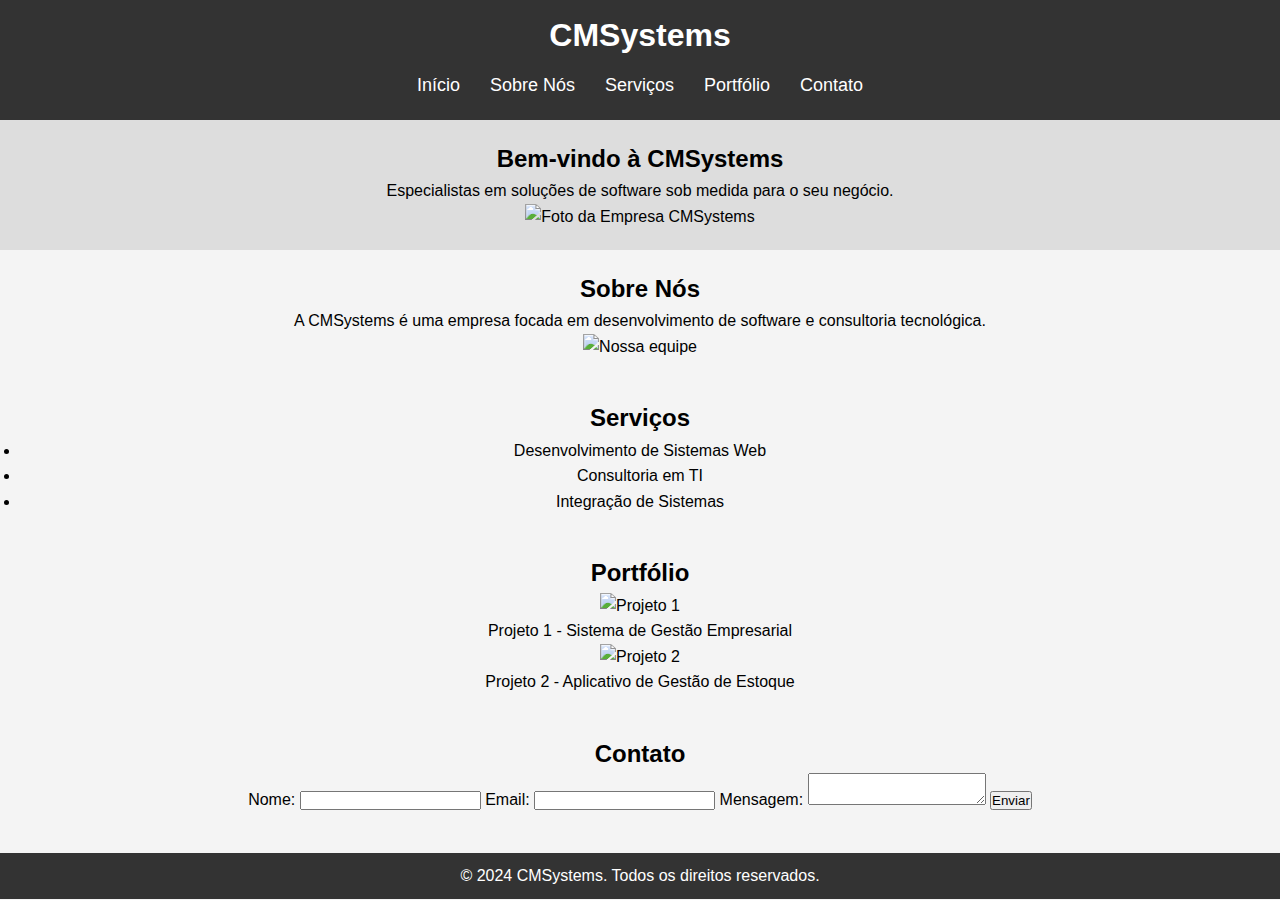
==== index.html @ f4b31928 "Add files via upload" ====
<!DOCTYPE html>
<html lang="pt-br">
<head>
    <meta charset="UTF-8">
    <meta name="viewport" content="width=device-width, initial-scale=1.0">
    <title>CMSystems</title>
    <link rel="stylesheet" href="style.css">
</head>
<body>
    <header>
        <h1>CMSystems</h1>
        <nav>
            <ul>
                <li><a href="#home">Início</a></li>
                <li><a href="#about">Sobre Nós</a></li>
                <li><a href="#services">Serviços</a></li>
                <li><a href="#portfolio">Portfólio</a></li>
                <li><a href="#contact">Contato</a></li>
            </ul>
        </nav>
    </header>

    <section id="home">
        <h2>Bem-vindo à CMSystems</h2>
        <p>Especialistas em soluções de software sob medida para o seu negócio.</p>
        <img src="imagens/empresa.jpg" alt="Foto da Empresa CMSystems">
    </section>

    <section id="about">
        <h2>Sobre Nós</h2>
        <p>A CMSystems é uma empresa focada em desenvolvimento de software e consultoria tecnológica.</p>
        <img src="imagens/equipe.jpg" alt="Nossa equipe">
    </section>

    <section id="services">
        <h2>Serviços</h2>
        <ul>
            <li>Desenvolvimento de Sistemas Web</li>
            <li>Consultoria em TI</li>
            <li>Integração de Sistemas</li>
        </ul>
    </section>

    <section id="portfolio">
        <h2>Portfólio</h2>
        <div class="projeto">
            <img src="imagens/projeto1.jpg" alt="Projeto 1">
            <p>Projeto 1 - Sistema de Gestão Empresarial</p>
        </div>
        <div class="projeto">
            <img src="imagens/projeto2.jpg" alt="Projeto 2">
            <p>Projeto 2 - Aplicativo de Gestão de Estoque</p>
        </div>
    </section>

    <section id="contact">
        <h2>Contato</h2>
        <form action="mailto:seuemail@cmsystems.com" method="post">
            <label for="nome">Nome:</label>
            <input type="text" id="nome" name="nome" required>

            <label for="email">Email:</label>
            <input type="email" id="email" name="email" required>

            <label for="mensagem">Mensagem:</label>
            <textarea id="mensagem" name="mensagem" required></textarea>

            <button type="submit">Enviar</button>
        </form>
    </section>

    <footer>
        <p>&copy; 2024 CMSystems. Todos os direitos reservados.</p>
    </footer>
</body>
</html>
---- style.css ----
* {
    margin: 0;
    padding: 0;
    box-sizing: border-box;
}

body {
    font-family: Arial, sans-serif;
    line-height: 1.6;
    background-color: #f4f4f4;
}

header {
    background: #333;
    color: #fff;
    padding: 10px 0;
    text-align: center;
}

header h1 {
    margin: 0;
}

nav ul {
    display: flex;
    justify-content: center;
    list-style: none;
    padding: 10px;
}

nav ul li {
    margin: 0 15px;
}

nav ul li a {
    color: #fff;
    text-decoration: none;
    font-size: 18px;
}

section {
    padding: 20px;
    text-align: center;
}

section#home {
    background: #ddd;
}

section img {
    width: 100%;
    max-width: 600px;
    height: auto;
}

footer {
    background: #333;
    color: #fff;
    text-align: center;
    padding: 10px 0;
    margin-top: 20px;
}
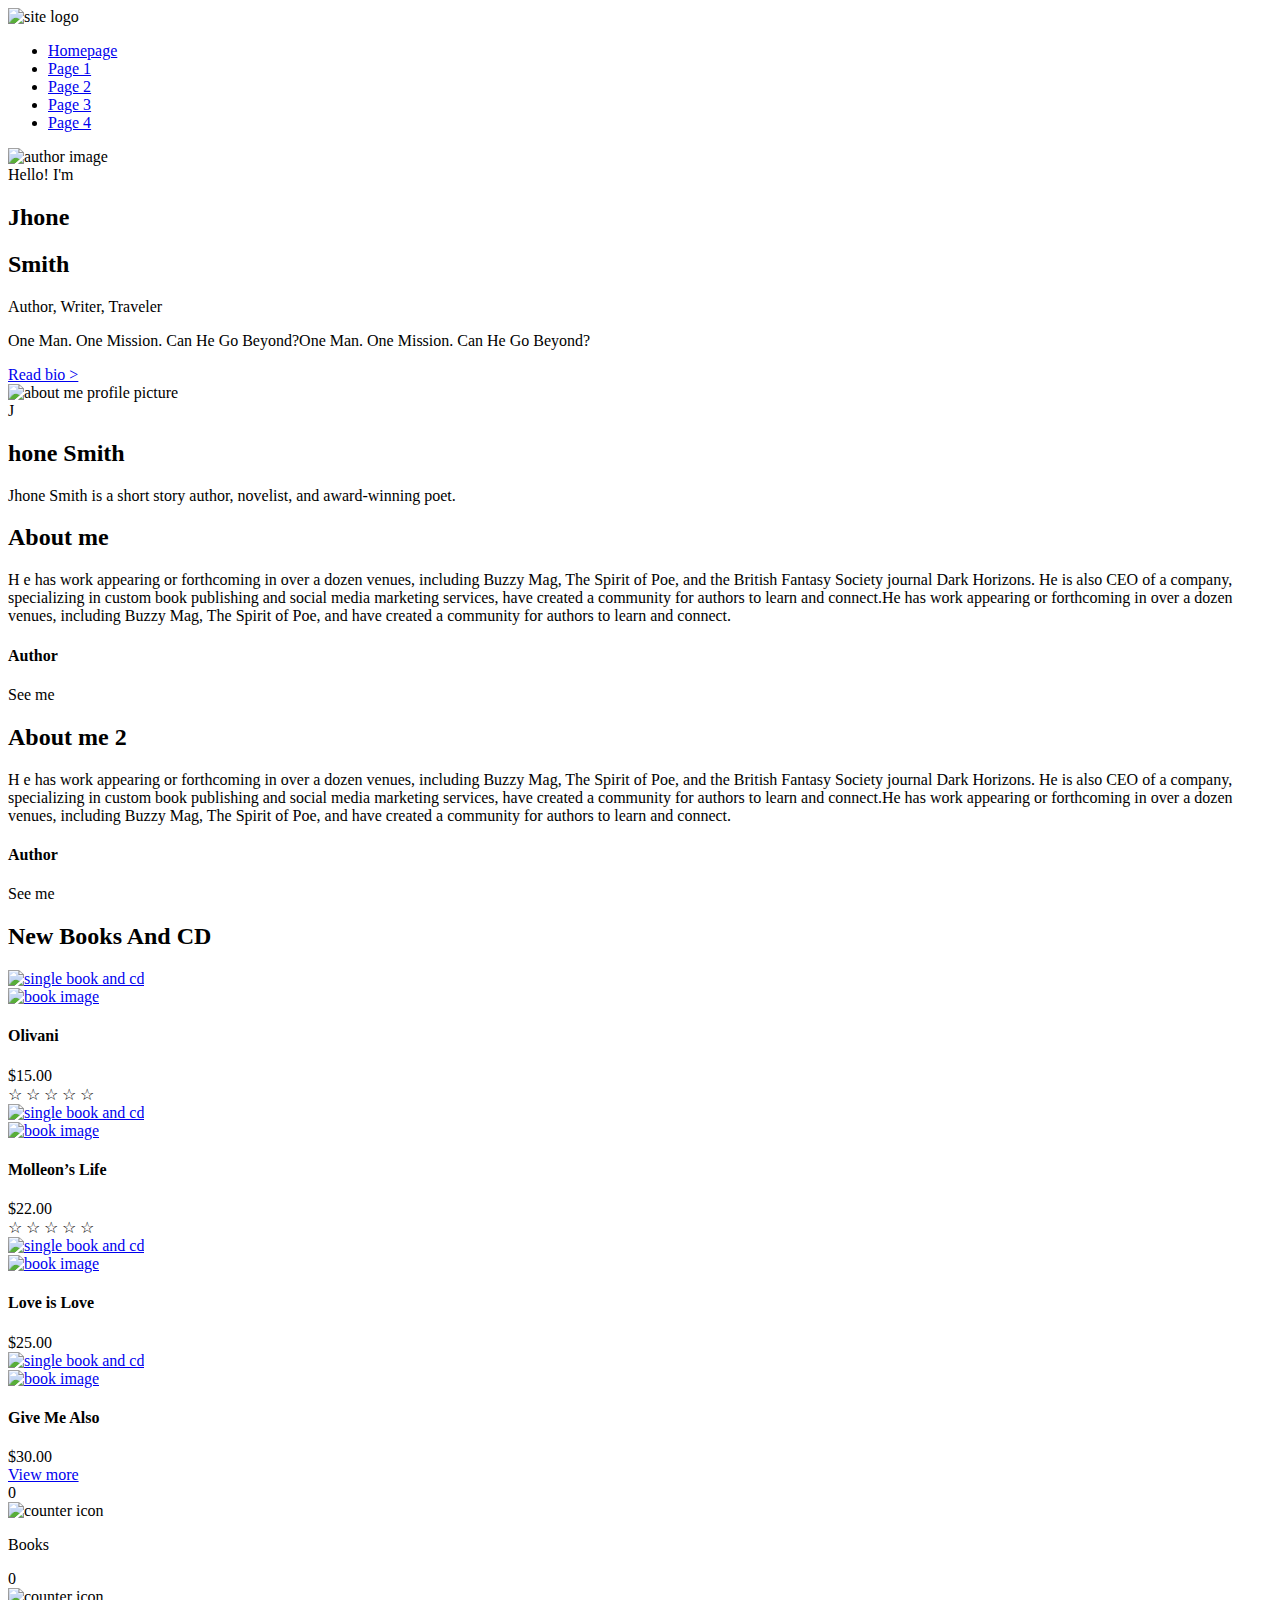
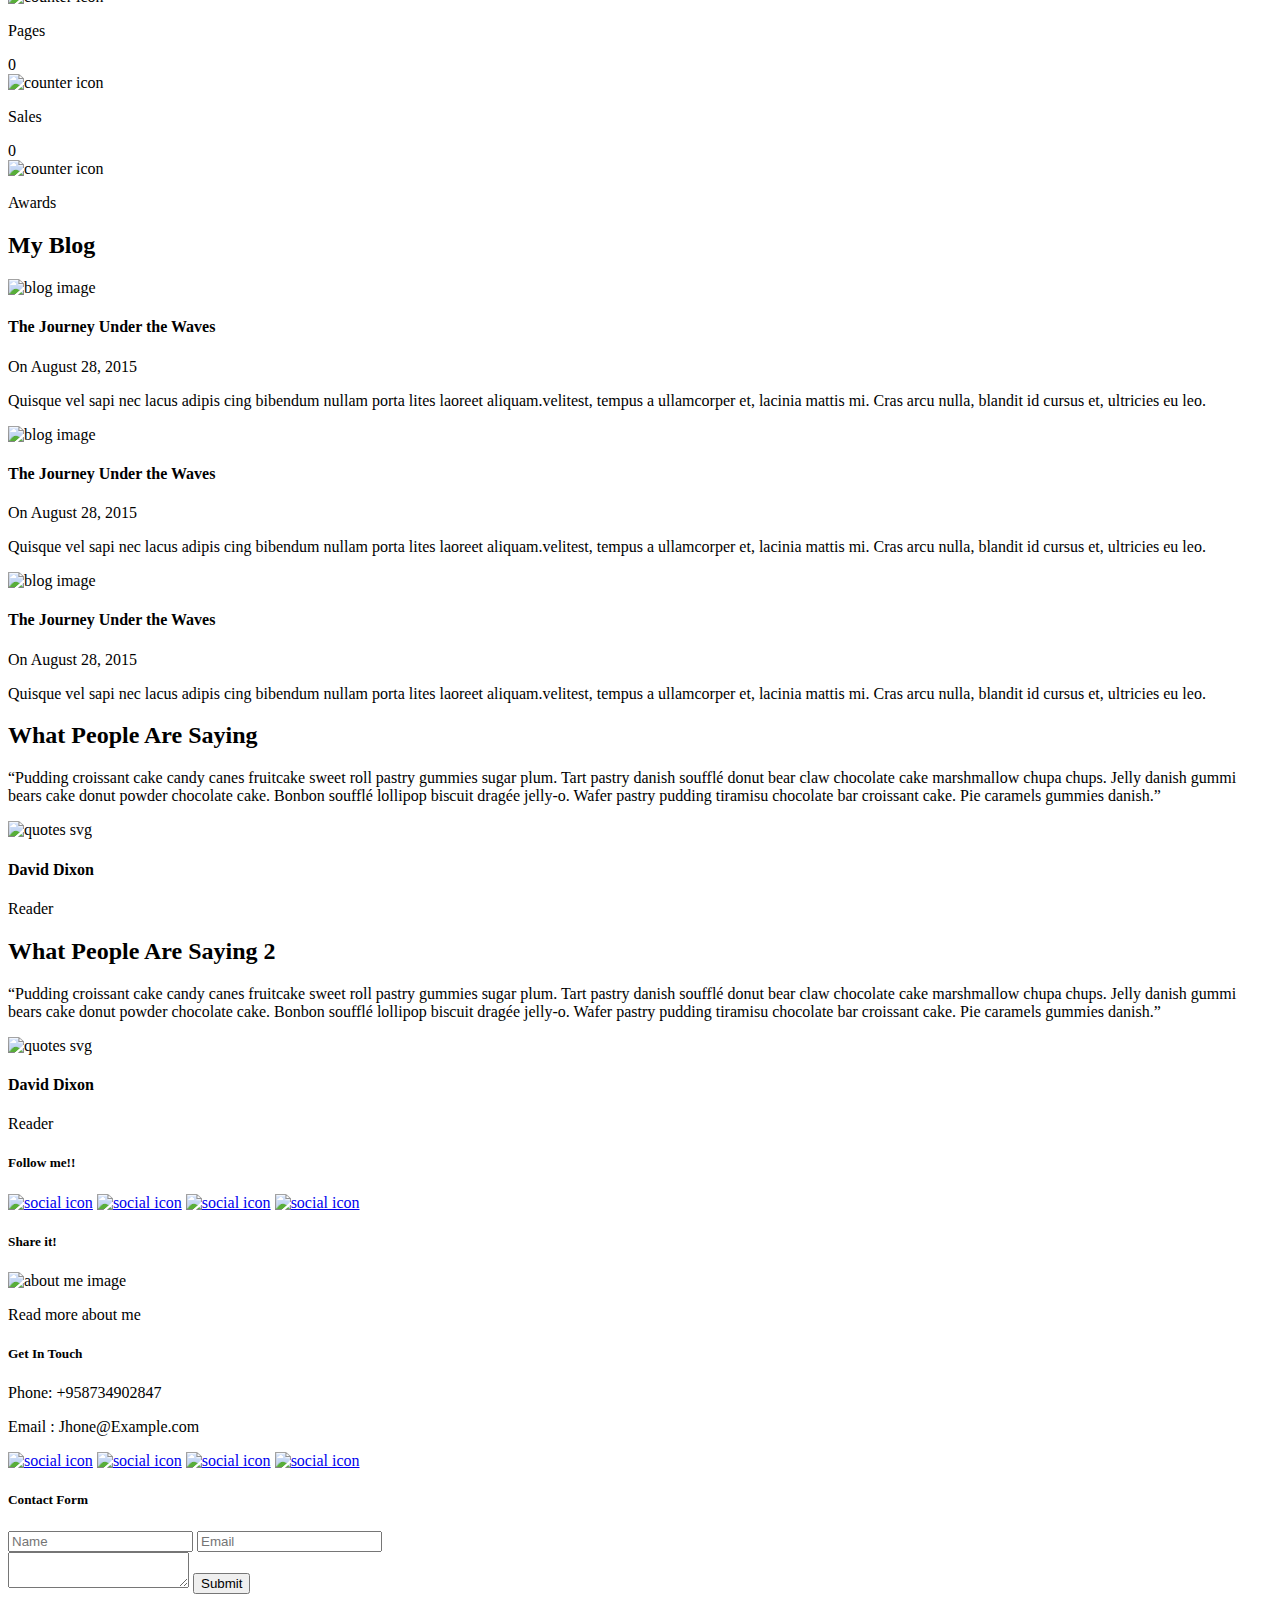
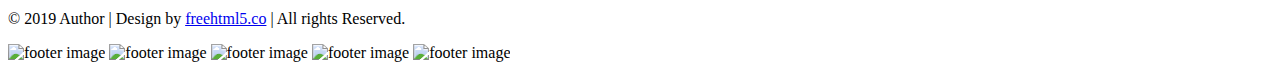
==== commit 6a7cde8f: "Add files via upload" ====
--- a/index.html
+++ b/index.html
@@ -1,76 +1,346 @@
-<!DOCTYPE html>
-<html lang="pt-br">
+<!doctype html>
+<!--
+	Author by FreeHTML5.co
+	Twitter: https://twitter.com/fh5co
+	Facebook: https://fb.com/fh5co
+	URL: https://freehtml5.co
+-->
+<html lang="en">
 <head>
-    <meta charset="UTF-8">
-    <meta name="viewport" content="width=device-width, initial-scale=1.0">
-    <title>CMSystems</title>
-    <link rel="stylesheet" href="style.css">
+	<!-- Required meta tags -->
+	<meta charset="utf-8">
+	<meta name="viewport" content="width=device-width, initial-scale=1, shrink-to-fit=no">
+	<link rel="stylesheet" href="css/style.css">
+	<link rel="stylesheet" href="css/slick.css">
+	<title>Author</title>
 </head>
 <body>
-    <header>
-        <h1>CMSystems</h1>
-        <nav>
-            <ul>
-                <li><a href="#home">Início</a></li>
-                <li><a href="#about">Sobre Nós</a></li>
-                <li><a href="#services">Serviços</a></li>
-                <li><a href="#portfolio">Portfólio</a></li>
-                <li><a href="#contact">Contato</a></li>
-            </ul>
-        </nav>
-    </header>
-
-    <section id="home">
-        <h2>Bem-vindo à CMSystems</h2>
-        <p>Especialistas em soluções de software sob medida para o seu negócio.</p>
-        <img src="imagens/empresa.jpg" alt="Foto da Empresa CMSystems">
-    </section>
-
-    <section id="about">
-        <h2>Sobre Nós</h2>
-        <p>A CMSystems é uma empresa focada em desenvolvimento de software e consultoria tecnológica.</p>
-        <img src="imagens/equipe.jpg" alt="Nossa equipe">
-    </section>
-
-    <section id="services">
-        <h2>Serviços</h2>
-        <ul>
-            <li>Desenvolvimento de Sistemas Web</li>
-            <li>Consultoria em TI</li>
-            <li>Integração de Sistemas</li>
-        </ul>
-    </section>
-
-    <section id="portfolio">
-        <h2>Portfólio</h2>
-        <div class="projeto">
-            <img src="imagens/projeto1.jpg" alt="Projeto 1">
-            <p>Projeto 1 - Sistema de Gestão Empresarial</p>
-        </div>
-        <div class="projeto">
-            <img src="imagens/projeto2.jpg" alt="Projeto 2">
-            <p>Projeto 2 - Aplicativo de Gestão de Estoque</p>
-        </div>
-    </section>
-
-    <section id="contact">
-        <h2>Contato</h2>
-        <form action="mailto:seuemail@cmsystems.com" method="post">
-            <label for="nome">Nome:</label>
-            <input type="text" id="nome" name="nome" required>
-
-            <label for="email">Email:</label>
-            <input type="email" id="email" name="email" required>
-
-            <label for="mensagem">Mensagem:</label>
-            <textarea id="mensagem" name="mensagem" required></textarea>
-
-            <button type="submit">Enviar</button>
-        </form>
-    </section>
-
-    <footer>
-        <p>&copy; 2024 CMSystems. Todos os direitos reservados.</p>
-    </footer>
+
+	<!-- Navigation -->
+	<nav class="site-navigation">
+		<div class="site-navigation-inner site-container">
+			<img src="./images/site-logo.png" alt="site logo">
+			<div class="main-navigation">
+				<ul class="main-navigation__ul">
+					<li><a href="#">Homepage</a></li>
+					<li><a href="#">Page 1</a></li>
+					<li><a href="#">Page 2</a></li>
+					<li><a href="#">Page 3</a></li>
+					<li><a href="#">Page 4</a></li>
+				</ul>
+			</div>
+			<div id="myBtn" class="burger-container" onclick="myFunction(this)">
+				<div class="bar1"></div>
+				<div class="bar2"></div>
+				<div class="bar3"></div>
+			</div>
+			<script>
+				function myFunction(x) {
+					x.classList.toggle("change");
+				}
+			</script>
+
+		</div>
+	</nav>
+	<!-- Navigation end -->
+
+	<!-- Top banner -->
+	<section class="fh5co-top-banner">
+		<div class="top-banner__inner site-container">
+			<div class="top-banner__image">
+				<img src="./images/top-banner-author.jpg" alt="author image">
+			</div>
+			<div class="top-banner__text">
+				<div class="top-banner__text-up">
+					<span class="brand-span">Hello! I'm</span>
+					<h2 class="top-banner__h2">Jhone</h2>
+				</div>
+				<div class="top-banner__text-down">
+					<h2 class="top-banner__h2">Smith</h2>
+					<span class="brand-span">Author, Writer, Traveler</span>
+				</div>
+				<p>One Man. One Mission. Can He Go Beyond?One Man. One Mission. Can He Go Beyond?</p>
+				<a href="#" class="brand-button">Read bio > </a>
+			</div>
+		</div>
+	</section>
+	<!-- Top banner end -->
+
+	<!-- About me -->
+	<section class="fh5co-about-me">
+		<div class="about-me-inner site-container">
+			<article class="portfolio-wrapper">
+				<div class="portfolio__img">
+					<img src="./images/about-me.jpg" class="about-me__profile" alt="about me profile picture">
+				</div>
+				<div class="portfolio__bottom">
+					<div class="portfolio__name">
+						<span>J</span>
+						<h2 class="universal-h2">hone Smith</h2>
+					</div>
+					<p>Jhone Smith is a short story author, novelist, and award-winning poet.</p>
+				</div>
+			</article>
+			<div class="about-me__text">
+				<div class="about-me-slider">
+					<div class="about-me-single-slide">
+						<h2 class="universal-h2 universal-h2-bckg">About me</h2>
+						<p><span>H</span> e has work appearing or forthcoming in over a dozen venues, including Buzzy Mag, The Spirit of Poe, and the British Fantasy Society journal Dark Horizons. He is also CEO of a company, specializing in custom book publishing and social media marketing services, have created a community for authors to learn and connect.He has work appearing or forthcoming in over a dozen venues, including Buzzy Mag, The Spirit of Poe, and have created a community for authors to learn and connect.</p>
+						<h4>Author</h4>
+						<p class="p-white">See me</p>
+					</div>
+					<div class="about-me-single-slide">
+						<h2 class="universal-h2 universal-h2-bckg">About me 2</h2>
+						<p><span>H</span> e has work appearing or forthcoming in over a dozen venues, including Buzzy Mag, The Spirit of Poe, and the British Fantasy Society journal Dark Horizons. He is also CEO of a company, specializing in custom book publishing and social media marketing services, have created a community for authors to learn and connect.He has work appearing or forthcoming in over a dozen venues, including Buzzy Mag, The Spirit of Poe, and have created a community for authors to learn and connect.</p>
+						<h4>Author</h4>
+						<p class="p-white">See me</p>
+					</div>
+				</div>
+			</div>
+		</div>
+		<div class="about-me-bckg"></div>
+	</section>
+	<!-- About me end -->
+
+	<!-- Books and CD -->
+	<section class="fh5co-books">
+		<div class="site-container">
+			<h2 class="universal-h2 universal-h2-bckg">New Books And CD</h2>
+			<div class="books">
+				<div class="single-book">
+					<a href="#" class="single-book__img">
+						<img src="./images/books-1.jpg" alt="single book and cd">
+						<div class="single-book_download">
+							<img src="./images/download.svg" alt="book image">
+						</div>
+					</a>
+					<h4 class="single-book__title">Olivani</h4>
+					<span class="single-book__price">$15.00</span>
+					<!-- star rating -->
+					<div class="rating">
+						<span>&#9734;</span>
+						<span>&#9734;</span>
+						<span>&#9734;</span>
+						<span>&#9734;</span>
+						<span>&#9734;</span>
+					</div>
+					<!-- star rating end -->
+				</div>
+				<div class="single-book">
+					<a href="#" class="single-book__img">
+						<img src="./images/books-2.jpg" alt="single book and cd">
+						<div class="single-book_download">
+							<img src="./images/download.svg" alt="book image">
+						</div>
+					</a>
+					<h4 class="single-book__title">Molleon’s Life</h4>
+					<span class="single-book__price">$22.00</span>
+					<!-- star rating -->
+					<div class="rating">
+						<span>&#9734;</span>
+						<span>&#9734;</span>
+						<span>&#9734;</span>
+						<span>&#9734;</span>
+						<span>&#9734;</span>
+					</div>
+					<!-- star rating end -->
+				</div>
+				<div class="single-book">
+					<a href="#" class="single-book__img">
+						<img src="./images/books-3.jpg" alt="single book and cd">
+						<div class="single-book_download">
+							<img src="./images/download.svg" alt="book image">
+						</div>
+					</a>
+					<h4 class="single-book__title">Love is Love</h4>
+					<span class="single-book__price">$25.00</span>
+				</div>
+				<div class="single-book">
+					<a href="#" class="single-book__img">
+						<img src="./images/books-4.jpg" alt="single book and cd">
+						<div class="single-book_download">
+							<img src="./images/download.svg" alt="book image">
+						</div>
+					</a>
+					<h4 class="single-book__title">Give Me Also</h4>
+					<span class="single-book__price">$30.00</span>
+				</div>
+			</div>
+			<div class="books-brand-button">
+				<a href="#" class="brand-button">View more</a>
+			</div>
+		</div>
+	</section>
+	<!-- Books and CD end -->
+
+	<!-- Counter -->
+	<div class="fh5co-counter counters">
+		<div class="counter-inner site-container">
+			<div class="single-count">
+				<span class="count" data-count="50">0</span>
+				<div class="single-count__text">
+					<img src="./images/counter-1.png" alt="counter icon">
+					<p>Books</p>
+				</div>
+			</div>
+			<div class="single-count">
+				<span class="count" data-count="600">0</span>
+				<div class="single-count__text">
+					<img src="./images/counter-2.png" alt="counter icon">
+					<p>Pages</p>
+				</div>
+			</div>
+			<div class="single-count">
+				<span class="count" data-count="2000">0</span>
+				<div class="single-count__text">
+					<img src="./images/counter-3.png" alt="counter icon">
+					<p>Sales</p>
+				</div>
+			</div>
+			<div class="single-count">
+				<span class="count" data-count="125">0</span>
+				<div class="single-count__text">
+					<img src="./images/counter-4.png" alt="counter icon">
+					<p>Awards</p>
+				</div>
+			</div>
+		</div>
+	</div>
+	<!-- Counter -->
+
+	<!-- Blog -->
+	<section class="fh5co-blog">
+		<div class="site-container">
+			<h2 class="universal-h2 universal-h2-bckg">My Blog</h2>
+			<div class="blog-slider blog-inner">
+				<div class="single-blog">
+					<div class="single-blog__img">
+						<img src="./images/blog1.jpg" alt="blog image">
+					</div>
+					<div class="single-blog__text">
+						<h4>The Journey Under the Waves</h4>
+						<span>On August 28, 2015</span>
+						<p>Quisque vel sapi nec lacus adipis cing bibendum nullam porta lites laoreet aliquam.velitest, tempus a ullamcorper et, lacinia mattis mi. Cras arcu nulla, blandit id cursus et, ultricies eu leo.</p>
+					</div>
+				</div>
+				<div class="single-blog">
+					<div class="single-blog__img">
+						<img src="./images/blog2.jpg" alt="blog image">
+					</div>
+					<div class="single-blog__text">
+						<h4>The Journey Under the Waves</h4>
+						<span>On August 28, 2015</span>
+						<p>Quisque vel sapi nec lacus adipis cing bibendum nullam porta lites laoreet aliquam.velitest, tempus a ullamcorper et, lacinia mattis mi. Cras arcu nulla, blandit id cursus et, ultricies eu leo.</p>
+					</div>
+				</div>
+				<div class="single-blog">
+					<div class="single-blog__img">
+						<img src="./images/blog2.jpg" alt="blog image">
+					</div>
+					<div class="single-blog__text">
+						<h4>The Journey Under the Waves</h4>
+						<span>On August 28, 2015</span>
+						<p>Quisque vel sapi nec lacus adipis cing bibendum nullam porta lites laoreet aliquam.velitest, tempus a ullamcorper et, lacinia mattis mi. Cras arcu nulla, blandit id cursus et, ultricies eu leo.</p>
+					</div>
+				</div>
+			</div>
+		</div>
+	</section>
+	<!-- Blog end -->
+
+	<!-- Quotes -->
+	<section class="fh5co-quotes">
+		<div class="site-container">
+			<div class="about-me-slider">
+				<div>
+					<h2 class="universal-h2 universal-h2-bckg">What People Are Saying</h2>
+					<p>“Pudding croissant cake candy canes fruitcake sweet roll pastry gummies sugar plum. Tart pastry danish soufflé donut bear claw chocolate cake marshmallow chupa chups. Jelly danish gummi bears cake donut powder chocolate cake. Bonbon soufflé lollipop biscuit dragée jelly-o. Wafer pastry pudding tiramisu chocolate bar croissant cake. Pie caramels gummies danish.”</p>
+					<img src="./images/quotes.svg" alt="quotes svg">
+					<h4>David Dixon</h4>
+					<p>Reader</p>
+				</div>
+				<div>
+					<h2 class="universal-h2 universal-h2-bckg">What People Are Saying 2</h2>
+					<p>“Pudding croissant cake candy canes fruitcake sweet roll pastry gummies sugar plum. Tart pastry danish soufflé donut bear claw chocolate cake marshmallow chupa chups. Jelly danish gummi bears cake donut powder chocolate cake. Bonbon soufflé lollipop biscuit dragée jelly-o. Wafer pastry pudding tiramisu chocolate bar croissant cake. Pie caramels gummies danish.”</p>
+					<img src="./images/quotes.svg" alt="quotes svg">
+					<h4>David Dixon</h4>
+					<p>Reader</p>
+				</div>
+			</div>
+		</div>
+	</section>
+	<!-- Quotes end -->
+
+	<!-- Social -->
+	<section class="fh5co-social">
+		<div class="site-container">
+			<div class="social">
+				<h5>Follow me!!</h5>
+				<div class="social-icons">
+					<a href="#" target="_blank"><img src="./images/social-twitter.png" alt="social icon"></a>
+					<a href="#" target="_blank"><img src="./images/social-pinterest.png" alt="social icon"></a>
+					<a href="#" target="_blank"><img src="./images/social-youtube.png" alt="social icon"></a>
+					<a href="#" target="_blank"><img src="./images/social-twitter.png" alt="social icon"></a>
+				</div>
+				<h5>Share it!</h5>
+			</div>
+		</div>
+	</section>
+	<!-- Social -->
+
+	<!-- Footer -->
+	<footer class="site-footer">
+		<div class="site-container">
+			<div class="footer-inner">
+				<div class="footer-info">
+					<div class="footer-info__left">
+						<img src="./images/footer-img.jpg" alt="about me image">
+						<p>Read more about me</p>
+					</div>
+					<div class="footer-info__right">
+						<h5>Get In Touch</h5>
+						<p class="footer-phone">Phone: +958734902847</p>
+						<p>Email : Jhone@Example.com</p>
+						<div class="social-icons">
+							<a href="#" target="_blank"><img src="./images/social-twitter.png" alt="social icon"></a>
+							<a href="#" target="_blank"><img src="./images/social-pinterest.png" alt="social icon"></a>
+							<a href="#" target="_blank"><img src="./images/social-youtube.png" alt="social icon"></a>
+							<a href="#" target="_blank"><img src="./images/social-twitter.png" alt="social icon"></a>
+						</div>
+					</div>
+				</div>
+				<div class="footer-contact-form">
+					<h5>Contact Form</h5>
+					<form class="contact-form">
+						<div class="contact-form__input">
+							<input type="text" name="name" placeholder="Name">
+							<input type="email" name="email" placeholder="Email">
+						</div>
+						<textarea></textarea>
+						<input type="submit" name="submit" value="Submit" class="submit-button">
+					</form>
+				</div>
+			</div>
+		</div>
+		<div class="footer-bottom">
+			<div class="site-container footer-bottom-inner">
+				<p>© 2019 Author | Design by <a href="https://freehtml5.co/" target="_blank">freehtml5.co</a> | All rights Reserved.</p>
+				<div class="footer-bottom__img">
+					<img src="./images/footer-mastercard.png" alt="footer image">
+					<img src="./images/footer-paypal.png" alt="footer image">
+					<img src="./images/footer-visa.png" alt="footer image">
+					<img src="./images/footer-fedex.png" alt="footer image">
+					<img src="./images/footer-dhl.png" alt="footer image">
+				</div>
+			</div>
+		</div>
+	</footer>
+	<!-- Footer end -->
+
+	<!-- Scripts -->
+	<script src="js/jquery.min.js"></script>
+	<script src="js/slick.min.js"></script>
+	<script src="js/main.js"></script>
+
 </body>
-</html>
+</html>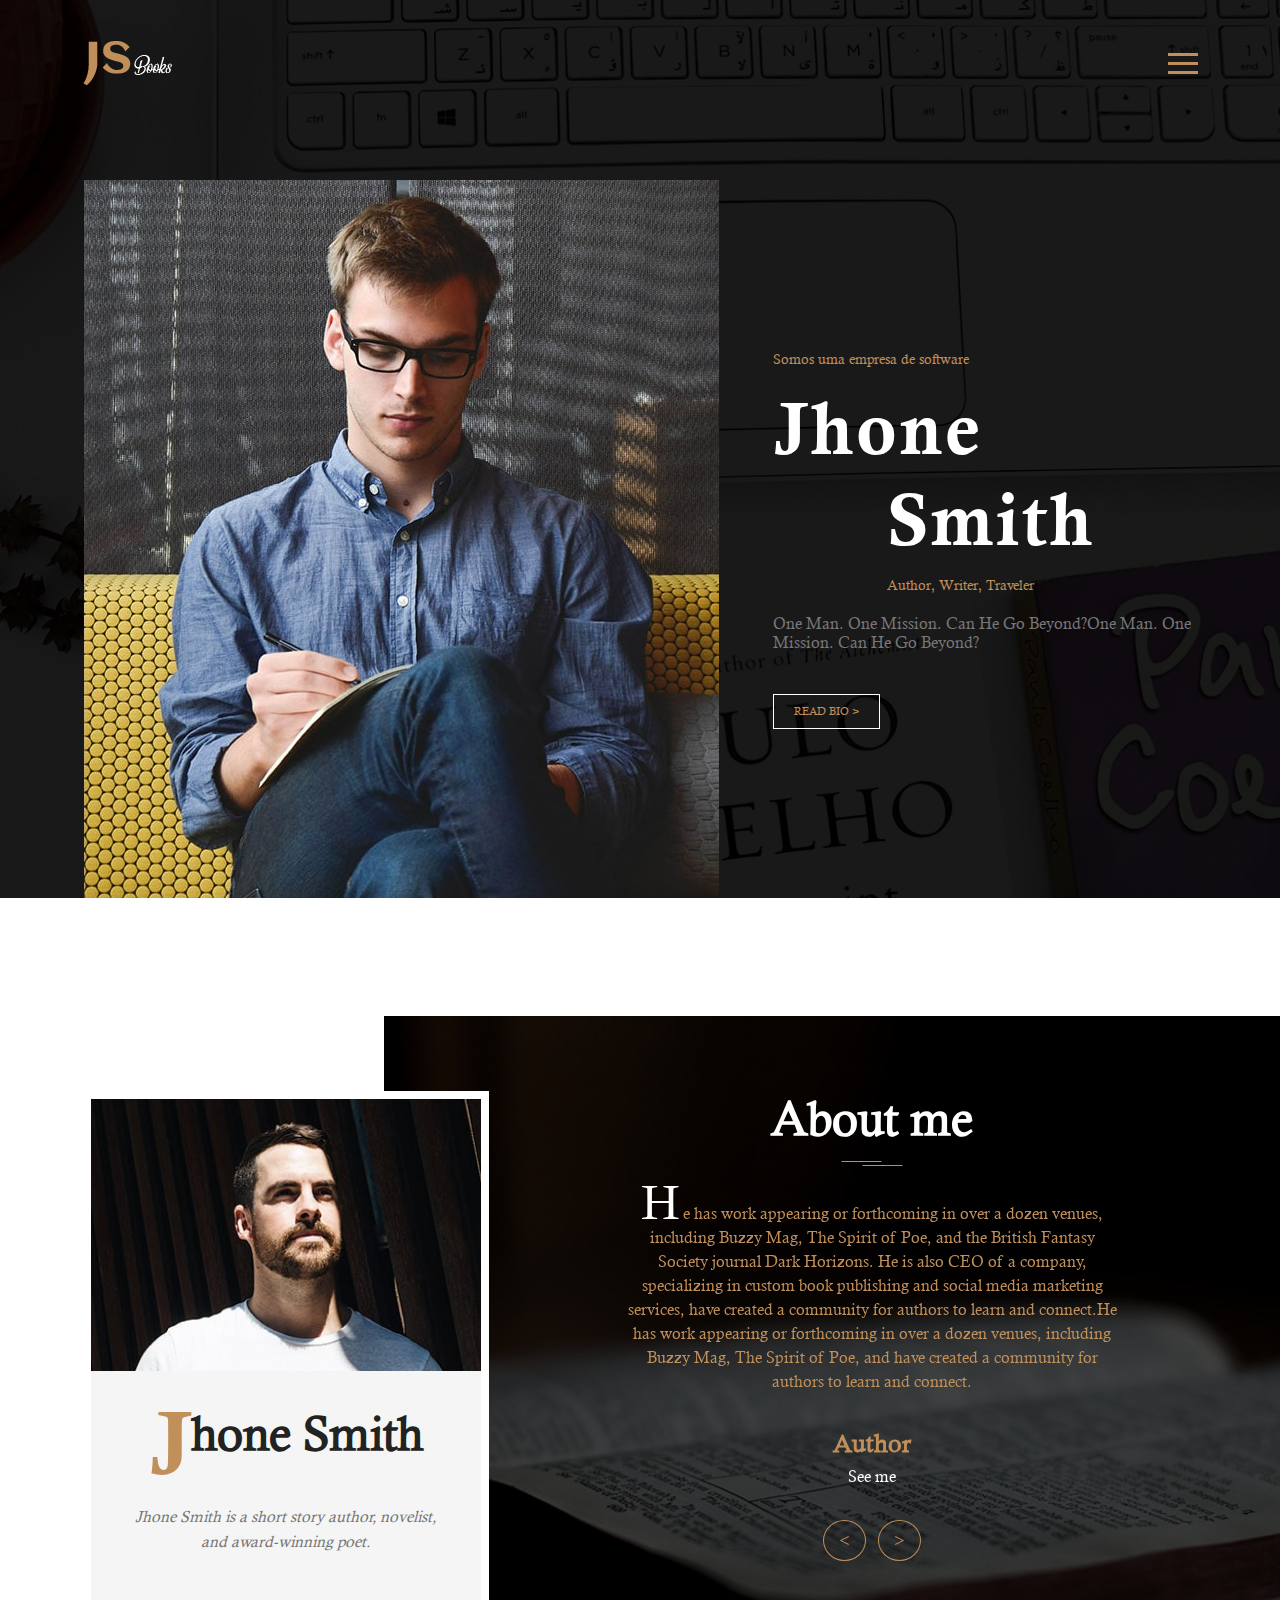
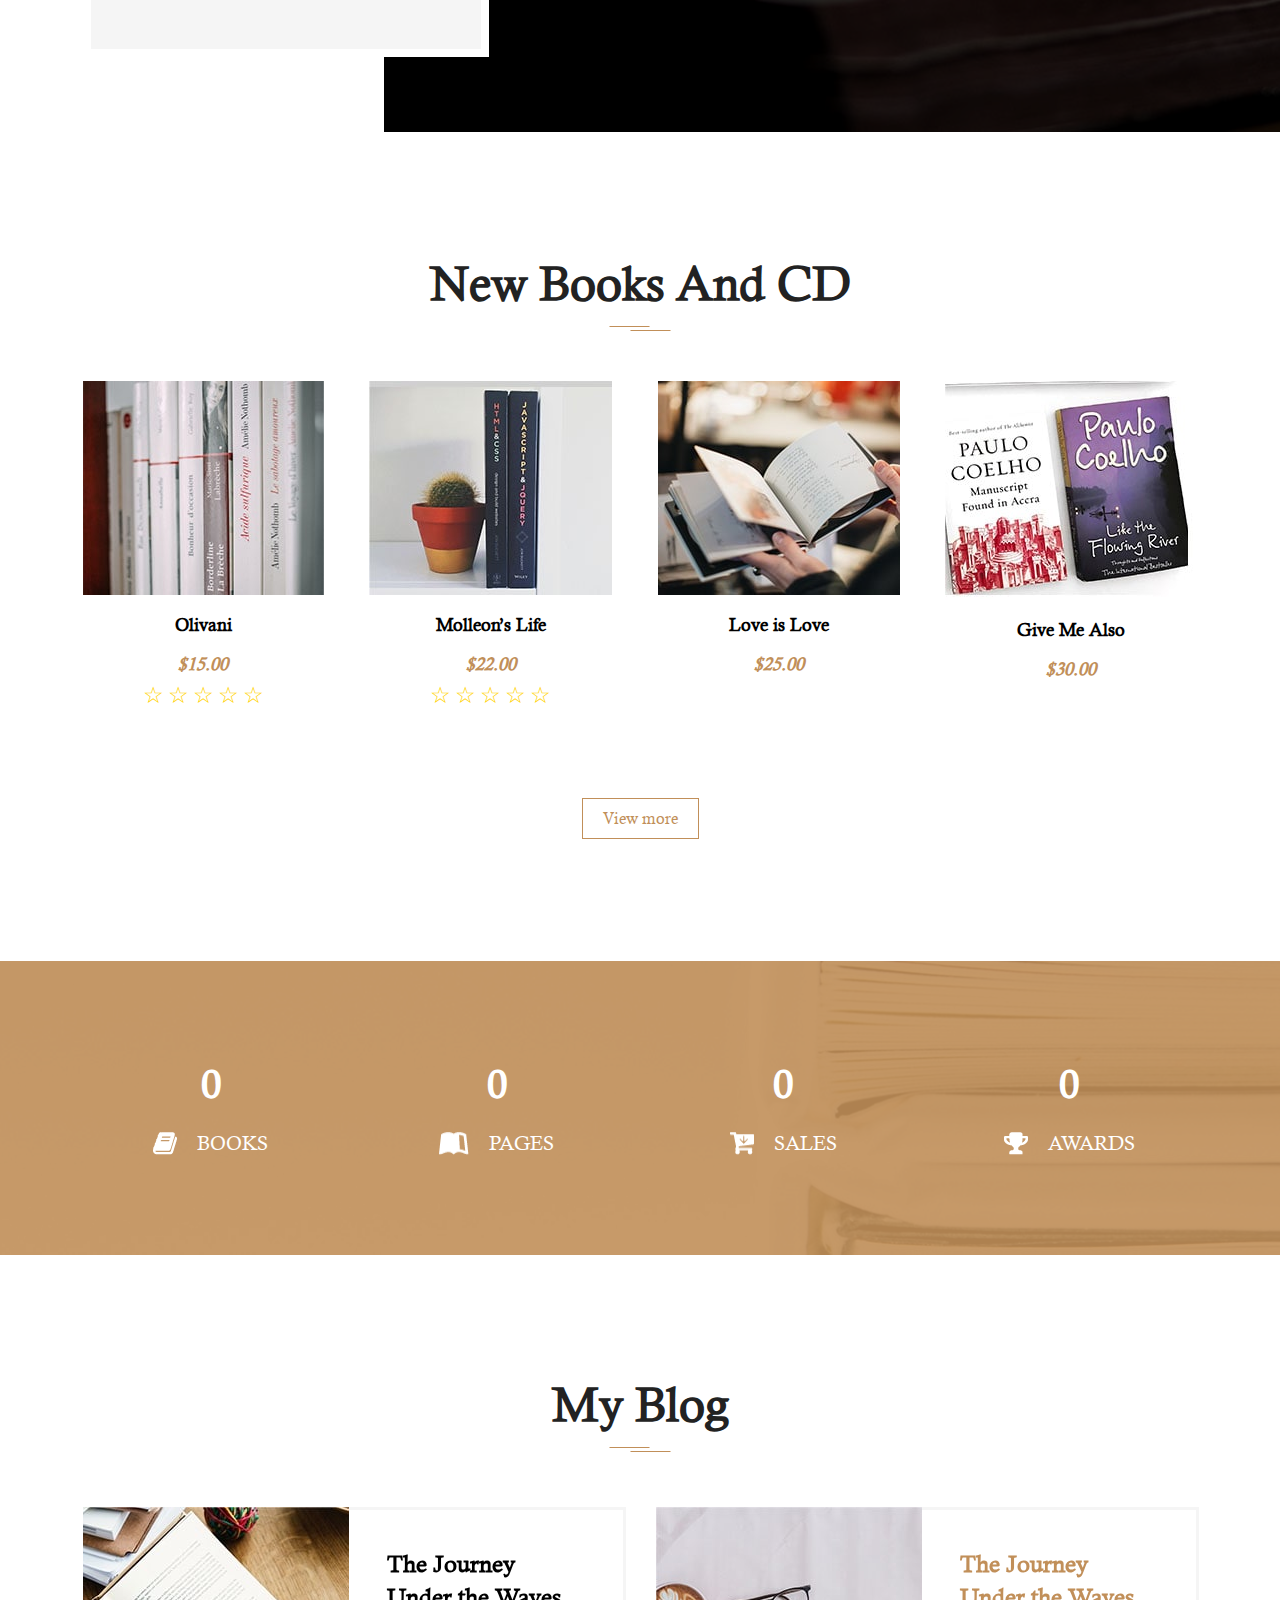
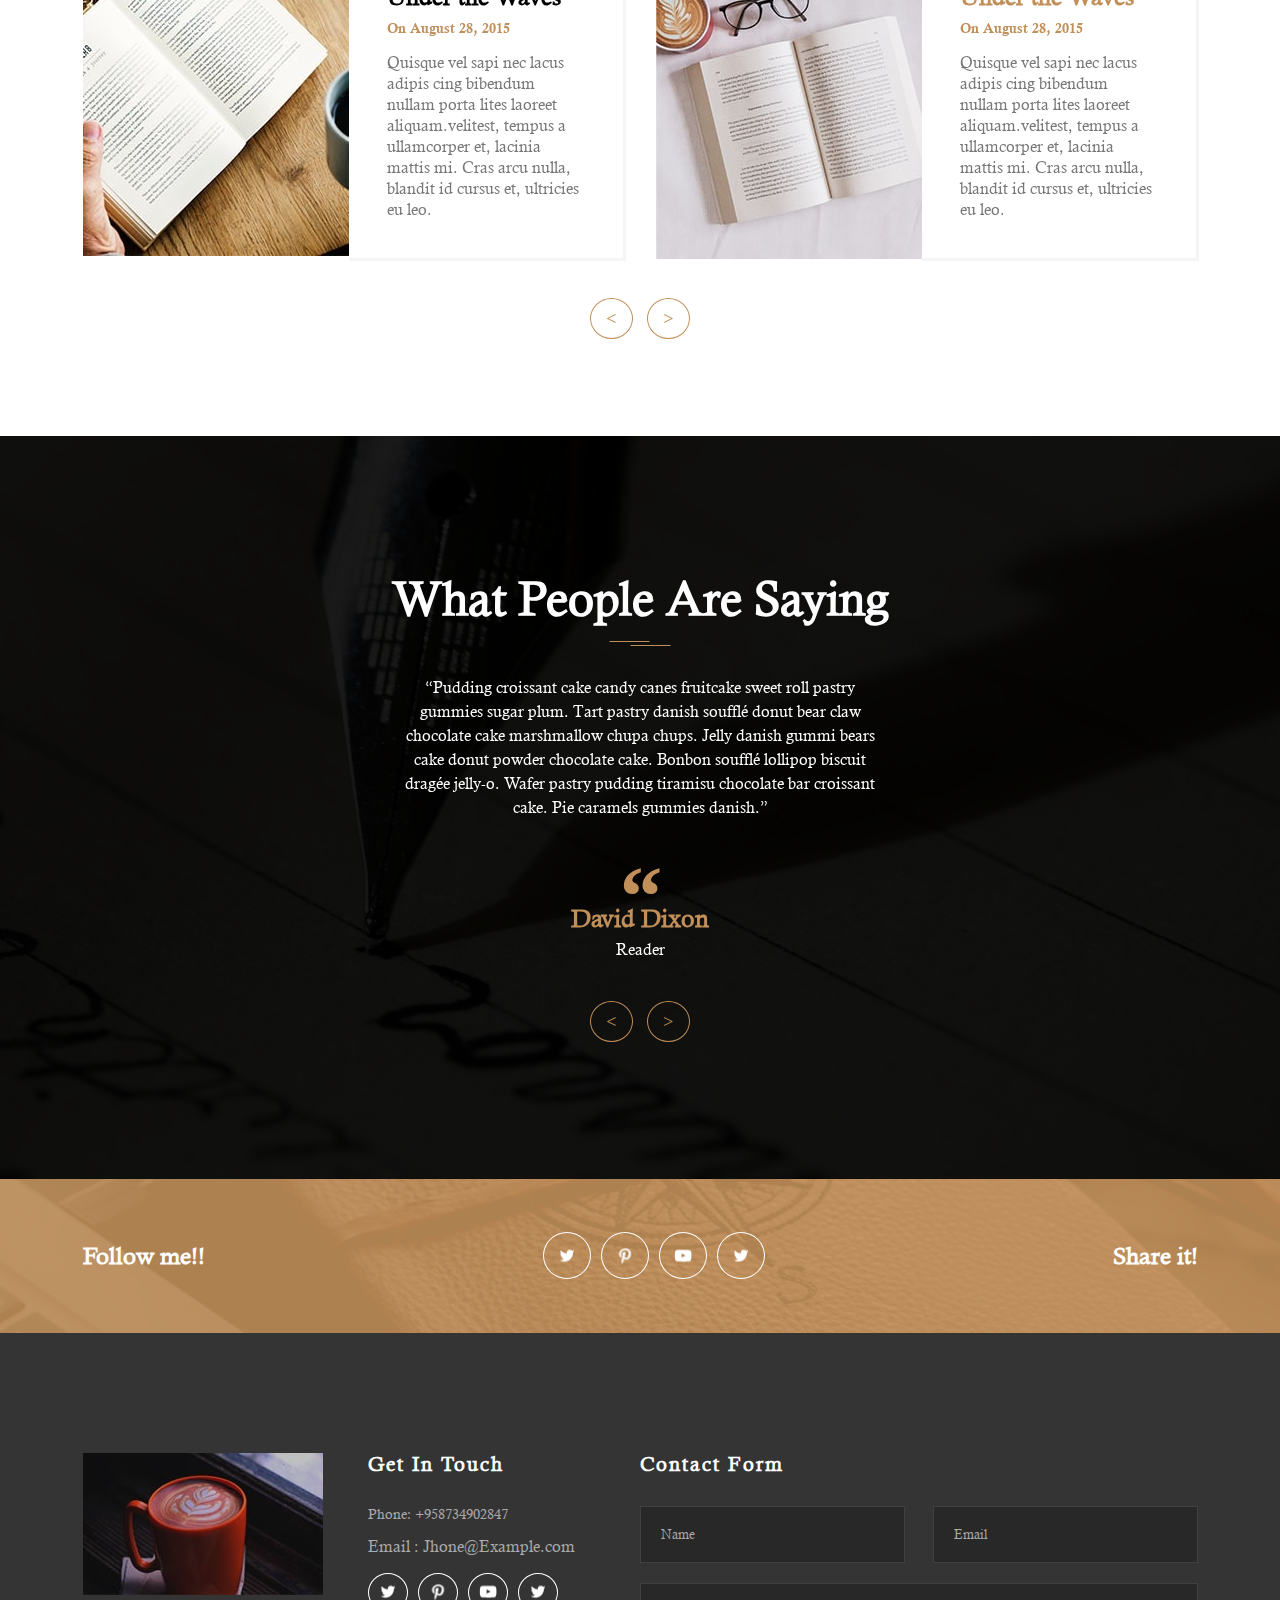
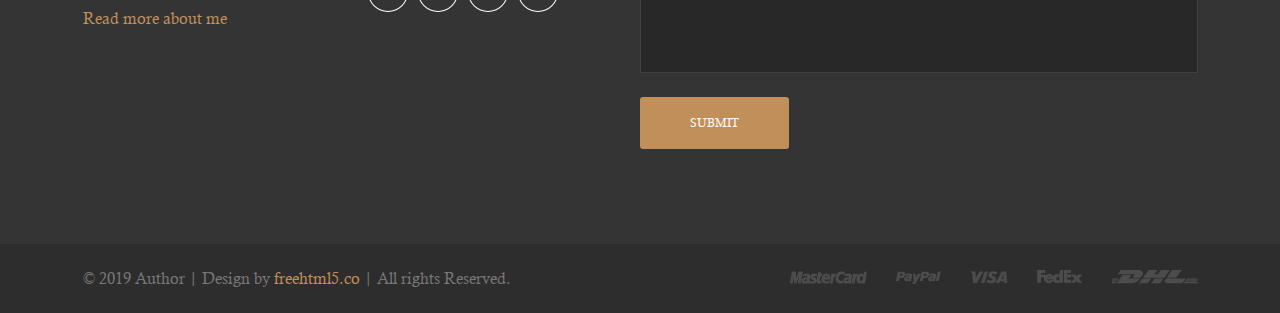
==== commit dbd3e3e9: "Update index.html" ====
--- a/index.html
+++ b/index.html
@@ -12,7 +12,7 @@
 	<meta name="viewport" content="width=device-width, initial-scale=1, shrink-to-fit=no">
 	<link rel="stylesheet" href="css/style.css">
 	<link rel="stylesheet" href="css/slick.css">
-	<title>Author</title>
+	<title>CMSystems</title>
 </head>
 <body>
 
@@ -52,7 +52,7 @@
 			</div>
 			<div class="top-banner__text">
 				<div class="top-banner__text-up">
-					<span class="brand-span">Hello! I'm</span>
+					<span class="brand-span">Somos uma empresa de software</span>
 					<h2 class="top-banner__h2">Jhone</h2>
 				</div>
 				<div class="top-banner__text-down">
@@ -343,4 +343,4 @@
 	<script src="js/main.js"></script>
 
 </body>
-</html>+</html>
--- a/css/style.css
+++ b/css/style.css
@@ -0,0 +1,861 @@
+/*
+ * Author by FreeHTML5.co
+ * Twitter: https://twitter.com/fh5co
+ * Facebook: https://fb.com/fh5co
+ * URL: https://freehtml5.co
+ */
+/* Fonts */
+@font-face {
+  font-family: 'Calisto-MT';
+  src: url(../fonts/Calisto-MT.ttf); }
+
+@font-face {
+  font-family: 'Calisto-MT-Italic';
+  src: url(../fonts/Calisto-MT-Italic.ttf); }
+
+@font-face {
+  font-family: 'Calisto-MT-Bold';
+  src: url(../fonts/Calisto-MT-Bold.ttf); }
+
+/* Colors */
+/* Universal style */
+* {
+  margin: 0;
+  padding: 0;
+  font-family: "Calisto-MT"; }
+
+.site-container {
+  width: 1115px;
+  margin: 0 auto; }
+  @media (max-width: 1250px) {
+    .site-container {
+      width: 90%; } }
+
+.universal-h2 {
+  font-size: 48px;
+  text-align: center;
+  color: #222; }
+  @media (max-width: 1250px) {
+    .universal-h2 {
+      font-size: 38px; } }
+  @media (max-width: 668px) {
+    .universal-h2 {
+      font-size: 30px; } }
+
+.universal-h2-bckg {
+  background-image: url("../images/double-line.svg");
+  background-repeat: no-repeat;
+  background-position: center bottom; }
+
+/* Universal style end */
+/* Includes */
+.site-navigation {
+  position: absolute;
+  top: 4.6%;
+  width: 100%;
+  z-index: 2; }
+
+.site-navigation-inner {
+  display: flex;
+  align-items: center;
+  justify-content: space-between; }
+
+.main-navigation {
+  color: #fff;
+  display: none;
+  position: fixed;
+  height: 100%;
+  width: 100%;
+  top: 0px;
+  left: 0px;
+  background: #000;
+  opacity: 0.9; }
+  .main-navigation .main-navigation__ul {
+    position: absolute;
+    top: 50%;
+    left: 50%;
+    transform: translate(-50%, -50%);
+    padding: 3%;
+    border: 2px solid #fff;
+    border-radius: 7px;
+    background-color: #c18f59; }
+    .main-navigation .main-navigation__ul li {
+      margin-bottom: 20px;
+      list-style: none; }
+    .main-navigation .main-navigation__ul a {
+      color: #fff;
+      font-size: 20px;
+      font-weight: 600;
+      text-decoration: none;
+      text-transform: uppercase;
+      transition: 0.3s ease; }
+      .main-navigation .main-navigation__ul a:hover {
+        color: #777; }
+  @media (max-width: 1150px) {
+    .main-navigation {
+      opacity: 0.94; } }
+
+/* Navigation burger */
+.burger-container {
+  cursor: pointer;
+  z-index: 3; }
+
+.bar1, .bar2, .bar3 {
+  width: 30px;
+  height: 3px;
+  background-color: #c18f59;
+  margin: 6px 0;
+  transition: 0.4s; }
+
+.change .bar1 {
+  transform: rotate(-45deg) translate(-6px, 6px);
+  background-color: #c18f59; }
+
+.change .bar2 {
+  opacity: 0;
+  background-color: #c18f59; }
+
+.change .bar3 {
+  transform: rotate(45deg) translate(-6px, -7px);
+  background-color: #c18f59; }
+
+.stop-scroll {
+  overflow: hidden; }
+
+/* Navigation burger end */
+.fh5co-top-banner {
+  position: relative;
+  display: flex;
+  align-items: flex-end;
+  background-image: url("../images/top-banner-bckg.jpg");
+  background-position: center;
+  background-size: cover; }
+  .fh5co-top-banner::after {
+    content: '';
+    position: absolute;
+    top: 0;
+    left: 0;
+    width: 100%;
+    height: 100%;
+    background-color: #000;
+    opacity: 0.9; }
+  .fh5co-top-banner .site-container {
+    position: relative;
+    z-index: 1; }
+  @media (max-width: 1600px) {
+    .fh5co-top-banner {
+      padding-top: 180px; } }
+  @media (max-width: 1250px) {
+    .fh5co-top-banner {
+      padding-top: 130px; } }
+  @media (max-width: 520px) {
+    .fh5co-top-banner {
+      padding-top: 105px; } }
+  @media (min-width: 1600px) {
+    .fh5co-top-banner {
+      min-height: 100vh; } }
+
+.top-banner__inner {
+  display: flex;
+  align-items: center; }
+  .top-banner__inner .top-banner__text {
+    margin-left: 54px; }
+    @media (max-width: 1250px) {
+      .top-banner__inner .top-banner__text {
+        width: 35%; } }
+    @media (max-width: 768px) {
+      .top-banner__inner .top-banner__text {
+        width: 50%;
+        margin-left: 20px; } }
+    @media (max-width: 520px) {
+      .top-banner__inner .top-banner__text {
+        width: 65%;
+        margin-bottom: 20px;
+        margin-left: 0; } }
+    .top-banner__inner .top-banner__text p {
+      margin-bottom: 42px;
+      color: #777; }
+      @media (max-width: 768px) {
+        .top-banner__inner .top-banner__text p {
+          margin-bottom: 25px;
+          font-size: 14px; } }
+  .top-banner__inner .top-banner__h2 {
+    font-size: 74px;
+    letter-spacing: 3px;
+    color: #fff;
+    font-family: "Calisto-MT-Bold"; }
+    @media (max-width: 1250px) {
+      .top-banner__inner .top-banner__h2 {
+        font-size: 50px; } }
+    @media (max-width: 768px) {
+      .top-banner__inner .top-banner__h2 {
+        font-size: 35px; } }
+  .top-banner__inner .top-banner__text-up .top-banner__h2 {
+    margin-top: 15px; }
+    @media (max-width: 768px) {
+      .top-banner__inner .top-banner__text-up .top-banner__h2 {
+        margin-top: 0; } }
+  .top-banner__inner .top-banner__text-down {
+    margin-bottom: 20px;
+    padding-left: 27%; }
+    .top-banner__inner .top-banner__text-down .top-banner__h2 {
+      margin-bottom: 10px; }
+      @media (max-width: 768px) {
+        .top-banner__inner .top-banner__text-down .top-banner__h2 {
+          margin-bottom: 0; } }
+  .top-banner__inner .top-banner__image {
+    font-size: 0; }
+    @media (max-width: 1250px) {
+      .top-banner__inner .top-banner__image {
+        width: 50%; }
+        .top-banner__inner .top-banner__image img {
+          width: 100%; } }
+    @media (max-width: 520px) {
+      .top-banner__inner .top-banner__image {
+        width: 65%;
+        margin-bottom: 20px; } }
+  @media (max-width: 520px) {
+    .top-banner__inner {
+      flex-direction: column; } }
+
+.brand-span {
+  font-size: 14px;
+  color: #c18f59; }
+
+.brand-button {
+  display: inline-block;
+  padding: 10px 20px;
+  font-size: 11px;
+  text-transform: uppercase;
+  text-decoration: none;
+  color: #c18f59;
+  border: 1px solid #fff;
+  transition: 0.3s ease; }
+  .brand-button:hover, .brand-button:focus {
+    color: #777; }
+
+.fh5co-about-me {
+  position: relative;
+  margin: 193px 0 199px; }
+  @media (max-width: 1250px) {
+    .fh5co-about-me {
+      margin: 150px 0; } }
+  @media (max-width: 992px) {
+    .fh5co-about-me {
+      margin: 125px 0; } }
+
+.about-me-bckg {
+  position: absolute;
+  background-image: url("../images/about-me-bckg.jpg");
+  background-position: center;
+  background-size: cover;
+  height: 500px;
+  top: -75px;
+  right: 0;
+  height: calc(100% + 150px);
+  width: 70%;
+  z-index: -1; }
+  .about-me-bckg:after {
+    content: '';
+    position: absolute;
+    top: 0;
+    left: 0;
+    width: 100%;
+    height: 100%;
+    background-color: #000;
+    opacity: 0.7; }
+  @media (max-width: 992px) {
+    .about-me-bckg {
+      width: 100%;
+      padding-bottom: 15px; } }
+
+.about-me-inner {
+  display: flex;
+  justify-content: space-between; }
+  @media (max-width: 992px) {
+    .about-me-inner {
+      flex-direction: column;
+      align-items: center; } }
+
+.about-me-slider {
+  position: relative; }
+  .about-me-slider .slick-arrow {
+    position: absolute;
+    bottom: -18%; }
+  .about-me-slider .slick-prev {
+    left: 40%; }
+    @media (max-width: 520px) {
+      .about-me-slider .slick-prev {
+        left: 34%; } }
+  .about-me-slider .slick-next {
+    right: 40%; }
+    @media (max-width: 520px) {
+      .about-me-slider .slick-next {
+        right: 34%; } }
+
+.span-arrow {
+  padding: 10px 15px;
+  cursor: pointer;
+  color: #c18f59;
+  border: 1px solid #c18f59;
+  border-radius: 50%;
+  transition: 0.3s ease; }
+  .span-arrow:hover {
+    color: #fff;
+    border-color: #fff; }
+
+.portfolio-wrapper {
+  width: 390px;
+  padding: 8px;
+  text-align: center;
+  background-color: #fff; }
+  .portfolio-wrapper .portfolio__img {
+    font-size: 0; }
+    .portfolio-wrapper .portfolio__img img {
+      width: 100%; }
+  .portfolio-wrapper .portfolio__bottom {
+    padding: 35px 0 95px;
+    background-color: #f5f5f5; }
+    @media (max-width: 992px) {
+      .portfolio-wrapper .portfolio__bottom {
+        padding: 25px 0; } }
+  .portfolio-wrapper .portfolio__name {
+    display: flex;
+    justify-content: center;
+    align-items: flex-start;
+    margin-bottom: 23px; }
+    @media (max-width: 992px) {
+      .portfolio-wrapper .portfolio__name {
+        margin-bottom: 10px; } }
+    .portfolio-wrapper .portfolio__name span {
+      font-size: 90px;
+      line-height: 75px;
+      color: #c18f59;
+      font-family: "Calisto-MT-Bold"; }
+      @media (max-width: 992px) {
+        .portfolio-wrapper .portfolio__name span {
+          font-size: 65px;
+          line-height: 62px; } }
+  .portfolio-wrapper p {
+    padding: 0 10%;
+    line-height: 25px;
+    font-style: italic;
+    color: #777; }
+    @media (max-width: 620px) {
+      .portfolio-wrapper p {
+        font-size: 15px;
+        line-height: 20px; } }
+  @media (max-width: 992px) {
+    .portfolio-wrapper {
+      margin-bottom: 20px; } }
+  @media (max-width: 620px) {
+    .portfolio-wrapper {
+      width: 250px; } }
+
+.about-me__text {
+  width: 44%;
+  margin-right: 80px;
+  text-align: center; }
+  .about-me__text .universal-h2 {
+    color: #fff;
+    padding-bottom: 20px;
+    margin-bottom: 25px; }
+  .about-me__text p {
+    margin-bottom: 35px;
+    line-height: 24px;
+    color: #c18f59; }
+    .about-me__text p span {
+      font-size: 48px;
+      color: #fff; }
+    @media (max-width: 620px) {
+      .about-me__text p {
+        margin-bottom: 20px;
+        font-size: 14px;
+        line-height: 19px; } }
+  .about-me__text h4 {
+    margin-bottom: 7px;
+    font-size: 25px;
+    color: #c18f59; }
+  .about-me__text .p-white {
+    margin-bottom: 0;
+    color: #fff; }
+  @media (max-width: 1250px) {
+    .about-me__text {
+      width: 48%;
+      margin-right: 40px; } }
+  @media (max-width: 992px) {
+    .about-me__text {
+      width: 100%;
+      margin-right: 0; } }
+
+.slick-slide:focus {
+  outline: none; }
+
+.fh5co-books {
+  margin-bottom: 122px; }
+  .fh5co-books .universal-h2 {
+    margin-bottom: 50px;
+    padding-bottom: 20px; }
+  .fh5co-books .books-brand-button {
+    text-align: center; }
+    .fh5co-books .books-brand-button .brand-button {
+      font-size: 16px;
+      text-transform: none;
+      border-color: #c18f59; }
+      .fh5co-books .books-brand-button .brand-button:hover {
+        border-color: #777; }
+  @media (max-width: 1250px) {
+    .fh5co-books {
+      margin-bottom: 60px; } }
+
+.books {
+  display: flex;
+  justify-content: space-between;
+  flex-wrap: wrap;
+  margin-bottom: 70px; }
+  @media (max-width: 559px) {
+    .books {
+      justify-content: space-around; } }
+
+.single-book {
+  margin-bottom: 20px;
+  text-align: center; }
+  .single-book .single-book__img {
+    position: relative;
+    display: block;
+    font-size: 0; }
+    .single-book .single-book__img .single-book_download {
+      opacity: 0;
+      visibility: hidden;
+      position: absolute;
+      top: 0;
+      left: 0;
+      width: 100%;
+      height: 100%;
+      background-color: #000;
+      transition: 0.3s ease; }
+      .single-book .single-book__img .single-book_download img {
+        position: absolute;
+        left: 50%;
+        top: 50%;
+        transform: translate(-50%, -50%);
+        z-index: 1; }
+    .single-book .single-book__img:hover .single-book_download {
+      visibility: visible;
+      opacity: 0.7; }
+  .single-book .single-book__title {
+    margin: 19px 0 18px;
+    font-size: 18px; }
+  .single-book .single-book__price {
+    font-size: 18px;
+    font-weight: 600;
+    font-style: italic;
+    color: #c18f59; }
+  @media (max-width: 1250px) {
+    .single-book {
+      margin-right: 10px; }
+      .single-book:last-child {
+        margin-right: 0; } }
+
+.rating {
+  margin-top: 8px;
+  unicode-bidi: bidi-override;
+  direction: rtl; }
+  .rating span {
+    font-size: 23px;
+    color: #ffd200;
+    cursor: pointer; }
+  .rating > span:hover:before, .rating > span:hover ~ span:before {
+    content: "\2605";
+    position: absolute; }
+
+.fh5co-counter {
+  position: relative;
+  margin-bottom: 122px;
+  padding: 100px 0;
+  background-image: url("../images/book-bckg.jpg");
+  background-size: cover;
+  background-position: center; }
+  .fh5co-counter::after {
+    content: '';
+    position: absolute;
+    top: 0;
+    left: 0;
+    width: 100%;
+    height: 100%;
+    background-color: #c18f59;
+    opacity: 0.9; }
+  .fh5co-counter .site-container {
+    position: relative;
+    z-index: 1; }
+  @media (max-width: 850px) {
+    .fh5co-counter {
+      padding: 50px 0 20px;
+      margin-bottom: 50px; } }
+
+.counter-inner {
+  display: flex;
+  justify-content: space-between;
+  flex-wrap: wrap; }
+
+.single-count {
+  width: 23%;
+  text-align: center;
+  color: #fff; }
+  .single-count span {
+    display: block;
+    margin-bottom: 25px;
+    font-size: 40px;
+    font-weight: 900; }
+  .single-count p {
+    font-size: 20px;
+    text-transform: uppercase; }
+  @media (max-width: 850px) {
+    .single-count {
+      width: 48%;
+      margin-bottom: 30px; }
+      .single-count .count {
+        font-size: 35px;
+        margin-bottom: 15px; } }
+  @media (max-width: 500px) {
+    .single-count {
+      width: 100%;
+      padding-bottom: 10px;
+      border-bottom: 1px solid #fff; } }
+
+.single-count__text {
+  display: flex;
+  justify-content: center; }
+  .single-count__text img {
+    margin-right: 20px; }
+
+.fh5co-blog {
+  margin-bottom: 175px; }
+  .fh5co-blog .universal-h2 {
+    margin-bottom: 55px;
+    padding-bottom: 20px; }
+  @media (max-width: 620px) {
+    .fh5co-blog {
+      margin-bottom: 105px; } }
+
+.blog-inner {
+  display: flex;
+  justify-content: space-between; }
+
+.blog-slider .slick-slide {
+  margin: 0 15px; }
+
+.blog-slider .slick-list {
+  margin: 0 -15px; }
+
+.single-blog {
+  display: flex !important; }
+  .single-blog .single-blog__img {
+    width: 50%;
+    font-size: 0; }
+  .single-blog .single-blog__text {
+    width: 50%;
+    padding: 7%;
+    border: 3px solid #f5f5f5;
+    border-left: 0; }
+    .single-blog .single-blog__text h4 {
+      margin-bottom: 5px;
+      font-size: 24px;
+      line-height: 33px; }
+    .single-blog .single-blog__text span {
+      display: block;
+      margin-bottom: 15px;
+      font-size: 14px;
+      color: #c18f59;
+      font-family: "Calisto-MT-Bold"; }
+    .single-blog .single-blog__text p {
+      color: #777;
+      line-height: 21px; }
+    @media (max-width: 992px) {
+      .single-blog .single-blog__text {
+        padding: 5%; }
+        .single-blog .single-blog__text h4 {
+          margin-bottom: 3px;
+          font-size: 20px;
+          line-height: 24px; }
+        .single-blog .single-blog__text p {
+          font-size: 14px;
+          line-height: 19px; } }
+    @media (max-width: 420px) {
+      .single-blog .single-blog__text {
+        padding: 3%; }
+        .single-blog .single-blog__text h4 {
+          font-size: 16px; }
+        .single-blog .single-blog__text span {
+          margin-bottom: 7px;
+          font-size: 12px; }
+        .single-blog .single-blog__text p {
+          font-size: 13px;
+          line-height: 16px; } }
+  .single-blog:nth-child(even) h4 {
+    color: #c18f59; }
+  @media (max-width: 1250px) {
+    .single-blog .single-blog__img img {
+      width: 100%;
+      height: 100%; } }
+
+.blog-slider {
+  position: relative; }
+  .blog-slider .slick-arrow {
+    position: absolute;
+    bottom: -22%; }
+  .blog-slider .slick-prev {
+    left: 45.5%; }
+    @media (max-width: 1250px) {
+      .blog-slider .slick-prev {
+        left: 40%; } }
+    @media (max-width: 520px) {
+      .blog-slider .slick-prev {
+        left: 35%; } }
+  .blog-slider .slick-next {
+    right: 45.5%; }
+    @media (max-width: 1250px) {
+      .blog-slider .slick-next {
+        right: 40%; } }
+    @media (max-width: 520px) {
+      .blog-slider .slick-next {
+        right: 35%; } }
+  .blog-slider .span-arrow:hover {
+    color: #777;
+    border-color: #777; }
+
+.fh5co-quotes {
+  position: relative;
+  padding: 135px 0 172px;
+  text-align: center;
+  background-image: url("../images/quotes-bckg.jpg");
+  background-position: center;
+  background-size: cover; }
+  .fh5co-quotes::after {
+    content: '';
+    position: absolute;
+    top: 0;
+    left: 0;
+    width: 100%;
+    height: 100%;
+    background-color: #000;
+    opacity: 0.9; }
+  .fh5co-quotes .site-container {
+    position: relative;
+    z-index: 1; }
+  .fh5co-quotes .universal-h2 {
+    padding-bottom: 20px;
+    margin-bottom: 30px;
+    color: #fff !important; }
+  .fh5co-quotes p {
+    width: 43%;
+    margin: 0 auto 45px;
+    color: #fff;
+    line-height: 24px; }
+    @media (max-width: 620px) {
+      .fh5co-quotes p {
+        font-size: 14px;
+        line-height: 19px; } }
+  .fh5co-quotes img {
+    margin: 0 auto 5px; }
+  .fh5co-quotes h4 {
+    margin-bottom: 5px;
+    font-size: 25px;
+    color: #c18f59; }
+  .fh5co-quotes .slick-arrow {
+    bottom: -8%; }
+  .fh5co-quotes .slick-prev {
+    left: 45.5%; }
+    @media (max-width: 1150px) {
+      .fh5co-quotes .slick-prev {
+        left: 34%; } }
+  .fh5co-quotes .slick-next {
+    right: 45.5%; }
+    @media (max-width: 1150px) {
+      .fh5co-quotes .slick-next {
+        right: 34%; } }
+  @media (max-width: 1150px) {
+    .fh5co-quotes {
+      padding: 75px 0 95px; }
+      .fh5co-quotes p {
+        width: 90%; } }
+
+.fh5co-social {
+  position: relative;
+  padding: 63px 0;
+  background-image: url("../images/social-bckg.jpg");
+  background-size: cover;
+  background-position: center; }
+  .fh5co-social::after {
+    content: '';
+    position: absolute;
+    top: 0;
+    left: 0;
+    width: 100%;
+    height: 100%;
+    background-color: #c18f59;
+    opacity: 0.9; }
+  .fh5co-social .site-container {
+    position: relative;
+    z-index: 1; }
+  @media (max-width: 620px) {
+    .fh5co-social {
+      padding: 40px 0; } }
+
+.social {
+  display: flex;
+  justify-content: space-between;
+  align-items: center; }
+  .social h5 {
+    font-size: 24px;
+    color: #fff; }
+  @media (max-width: 620px) {
+    .social {
+      flex-direction: column; } }
+
+.social-icons a {
+  position: relative;
+  border: 1px solid white;
+  border-radius: 50%;
+  padding: 13px 23px;
+  margin-right: 10px;
+  transition: 0.3s ease; }
+  .social-icons a:hover {
+    background-color: #777;
+    border-color: transparent; }
+
+.social-icons img {
+  position: absolute;
+  left: 50%;
+  top: 50%;
+  transform: translate(-50%, -50%); }
+
+@media (max-width: 620px) {
+  .social-icons {
+    margin: 35px 0; } }
+
+.site-footer {
+  padding-top: 120px;
+  background-color: #343434; }
+  @media (max-width: 1250px) {
+    .site-footer {
+      padding-top: 60px; } }
+
+.footer-inner {
+  display: flex;
+  justify-content: space-between;
+  padding-bottom: 95px; }
+  .footer-inner h5 {
+    margin-bottom: 30px;
+    font-size: 20px;
+    letter-spacing: 2px;
+    color: #fff; }
+  @media (max-width: 1250px) {
+    .footer-inner {
+      padding-bottom: 50px;
+      flex-direction: column;
+      align-items: center; } }
+
+.footer-info {
+  width: 50%;
+  display: flex; }
+  .footer-info .footer-info__left {
+    margin-right: 45px; }
+    .footer-info .footer-info__left img {
+      margin-bottom: 10px; }
+    .footer-info .footer-info__left p {
+      color: #c18f59; }
+    @media (max-width: 620px) {
+      .footer-info .footer-info__left {
+        margin-right: 0;
+        margin-bottom: 20px; } }
+  .footer-info .footer-info__right p {
+    margin-bottom: 15px;
+    color: #aaa; }
+  .footer-info .footer-info__right .footer-phone {
+    font-size: 14px; }
+  .footer-info .footer-info__right .social-icons {
+    margin-top: 27px; }
+    .footer-info .footer-info__right .social-icons a {
+      padding: 9px 19px; }
+  @media (max-width: 1250px) {
+    .footer-info {
+      width: 100%;
+      margin-bottom: 20px; } }
+  @media (max-width: 620px) {
+    .footer-info {
+      flex-direction: column;
+      align-items: center; } }
+
+.footer-contact-form {
+  width: 50%; }
+  .footer-contact-form .contact-form__input {
+    display: flex;
+    justify-content: space-between;
+    margin-bottom: 20px; }
+    .footer-contact-form .contact-form__input input {
+      width: 40%;
+      padding: 20px;
+      border: 1px solid #404040;
+      background-color: #282828;
+      color: #c18f59; }
+      .footer-contact-form .contact-form__input input::placeholder {
+        color: #aaa; }
+      @media (max-width: 1250px) {
+        .footer-contact-form .contact-form__input input {
+          width: 45%; } }
+      @media (max-width: 520px) {
+        .footer-contact-form .contact-form__input input {
+          width: 100%; } }
+  .footer-contact-form textarea {
+    box-sizing: border-box;
+    height: 90px;
+    width: 100%;
+    margin-bottom: 20px;
+    padding: 20px;
+    border: 1px solid #404040;
+    background-color: #282828;
+    resize: none;
+    color: #c18f59; }
+  .footer-contact-form .submit-button {
+    padding: 19px 50px;
+    text-transform: uppercase;
+    font-size: 12px;
+    color: #fff;
+    background-color: #c18f59;
+    border: none;
+    border-radius: 3px;
+    cursor: pointer;
+    transition: 0.3s ease; }
+    .footer-contact-form .submit-button:hover {
+      background-color: #777; }
+  @media (max-width: 1250px) {
+    .footer-contact-form {
+      width: 100%; } }
+
+.footer-bottom {
+  padding: 25px 0;
+  background-color: #2d2d2d; }
+
+.footer-bottom-inner {
+  display: flex;
+  justify-content: space-between; }
+  .footer-bottom-inner p {
+    color: #777; }
+  .footer-bottom-inner a {
+    color: #c18f59;
+    text-decoration: none;
+    transition: 0.3s ease; }
+    .footer-bottom-inner a:hover {
+      color: #777; }
+  .footer-bottom-inner .footer-bottom__img img {
+    margin-right: 25px; }
+    .footer-bottom-inner .footer-bottom__img img:last-child {
+      margin-right: 0; }
+  @media (max-width: 992px) {
+    .footer-bottom-inner {
+      flex-direction: column;
+      align-items: center; }
+      .footer-bottom-inner p {
+        font-size: 14px;
+        margin-bottom: 20px; } }
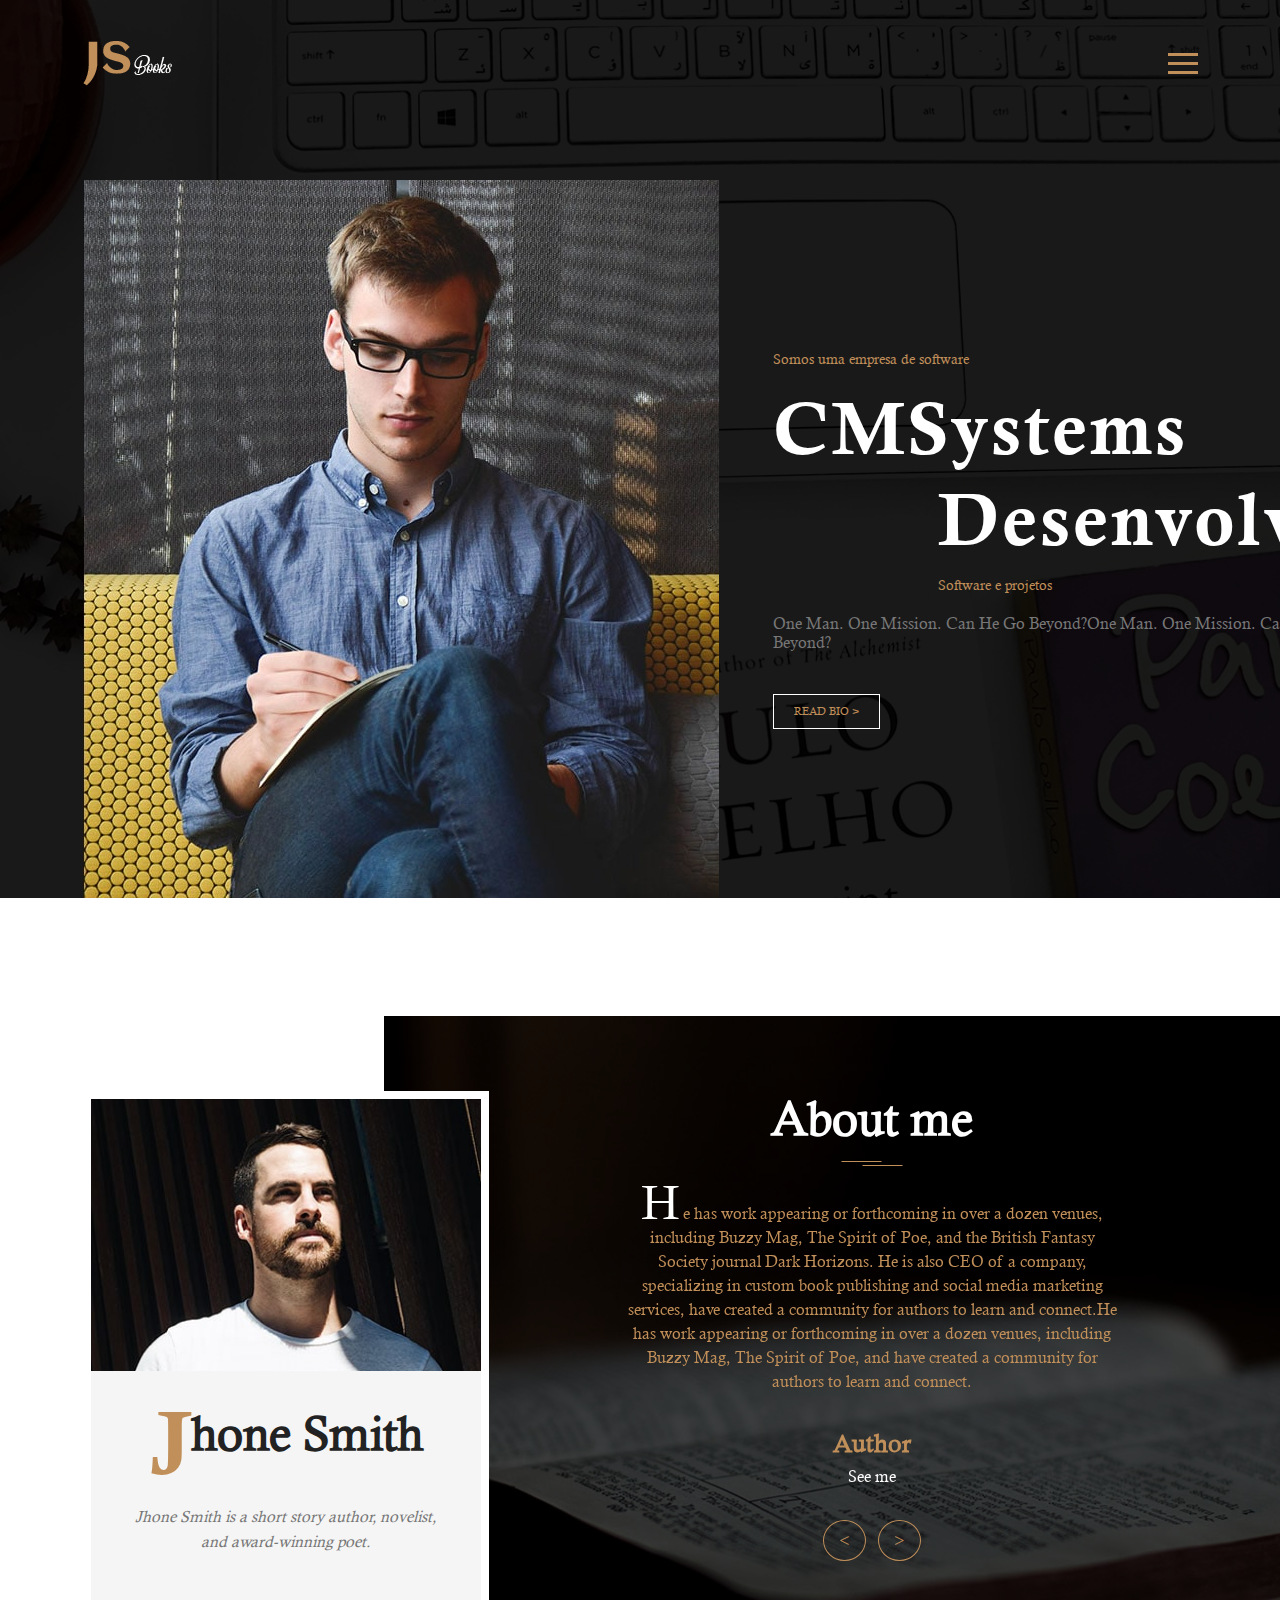
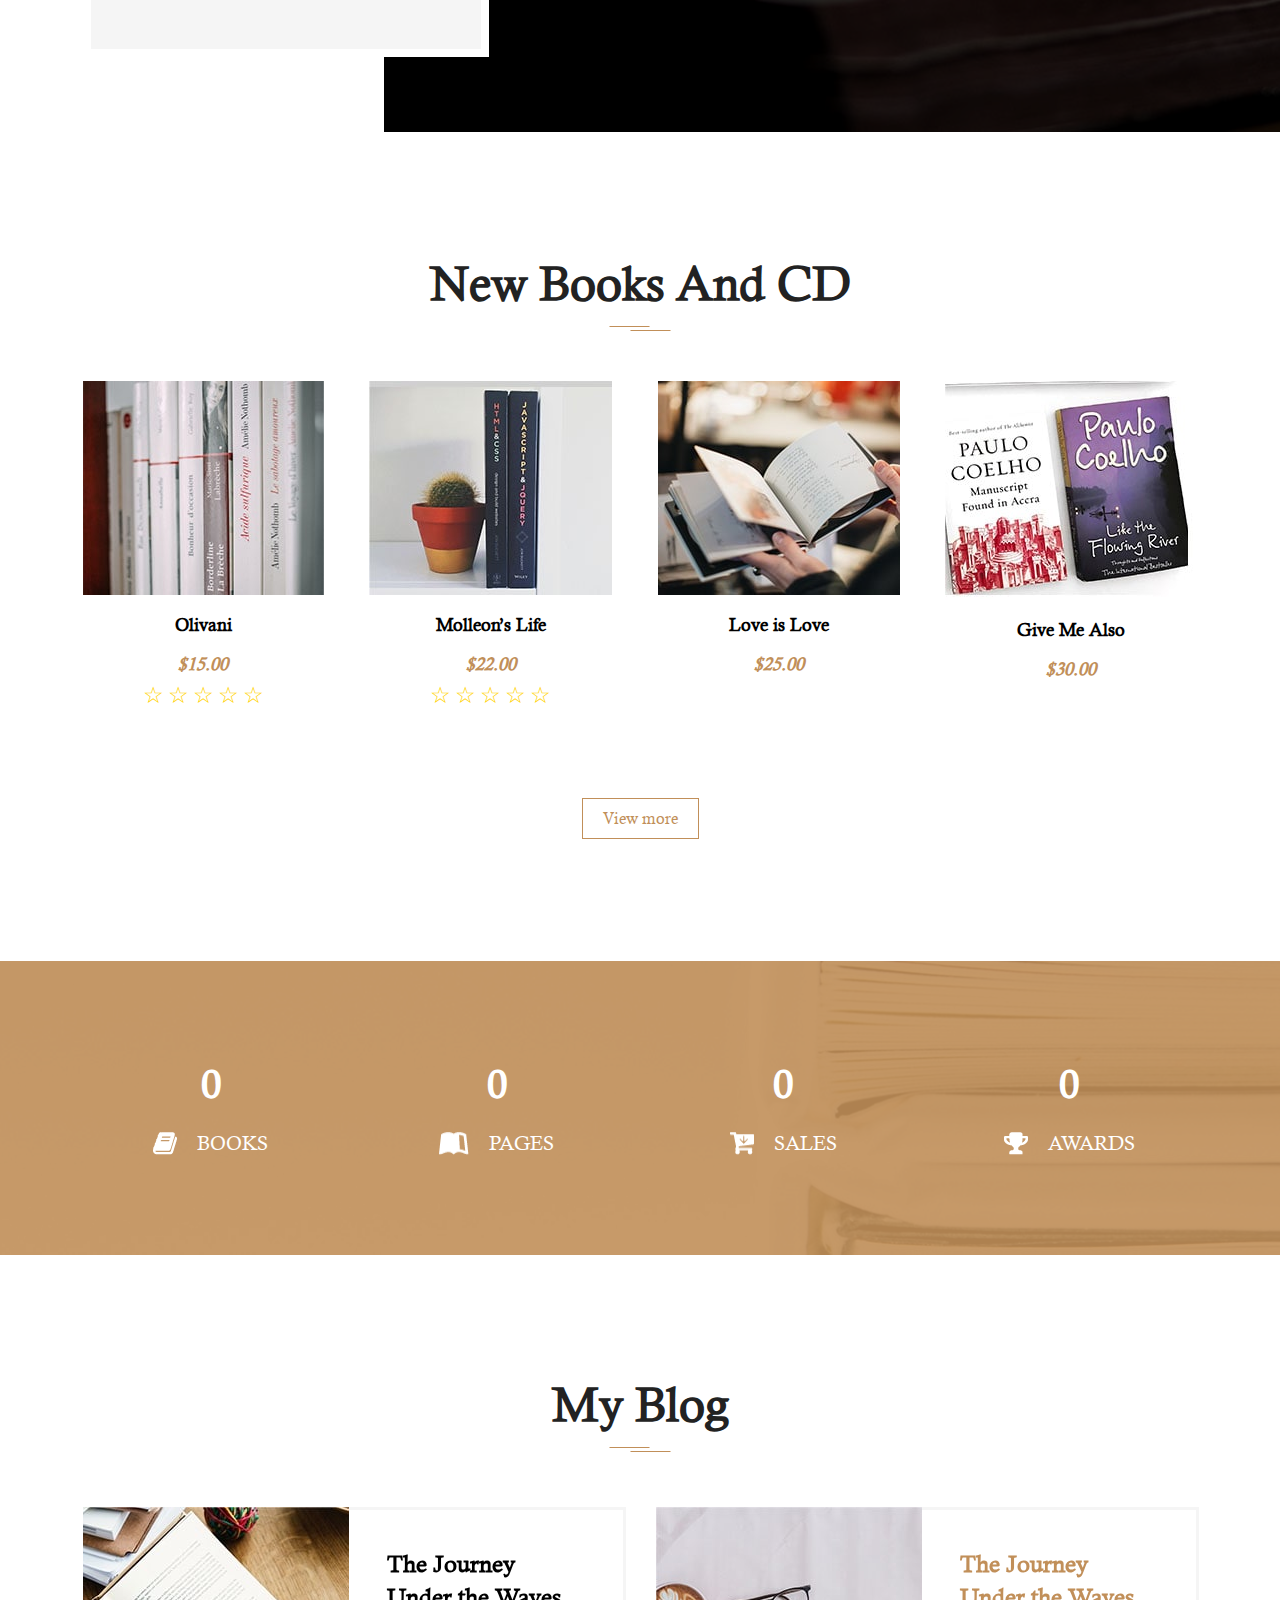
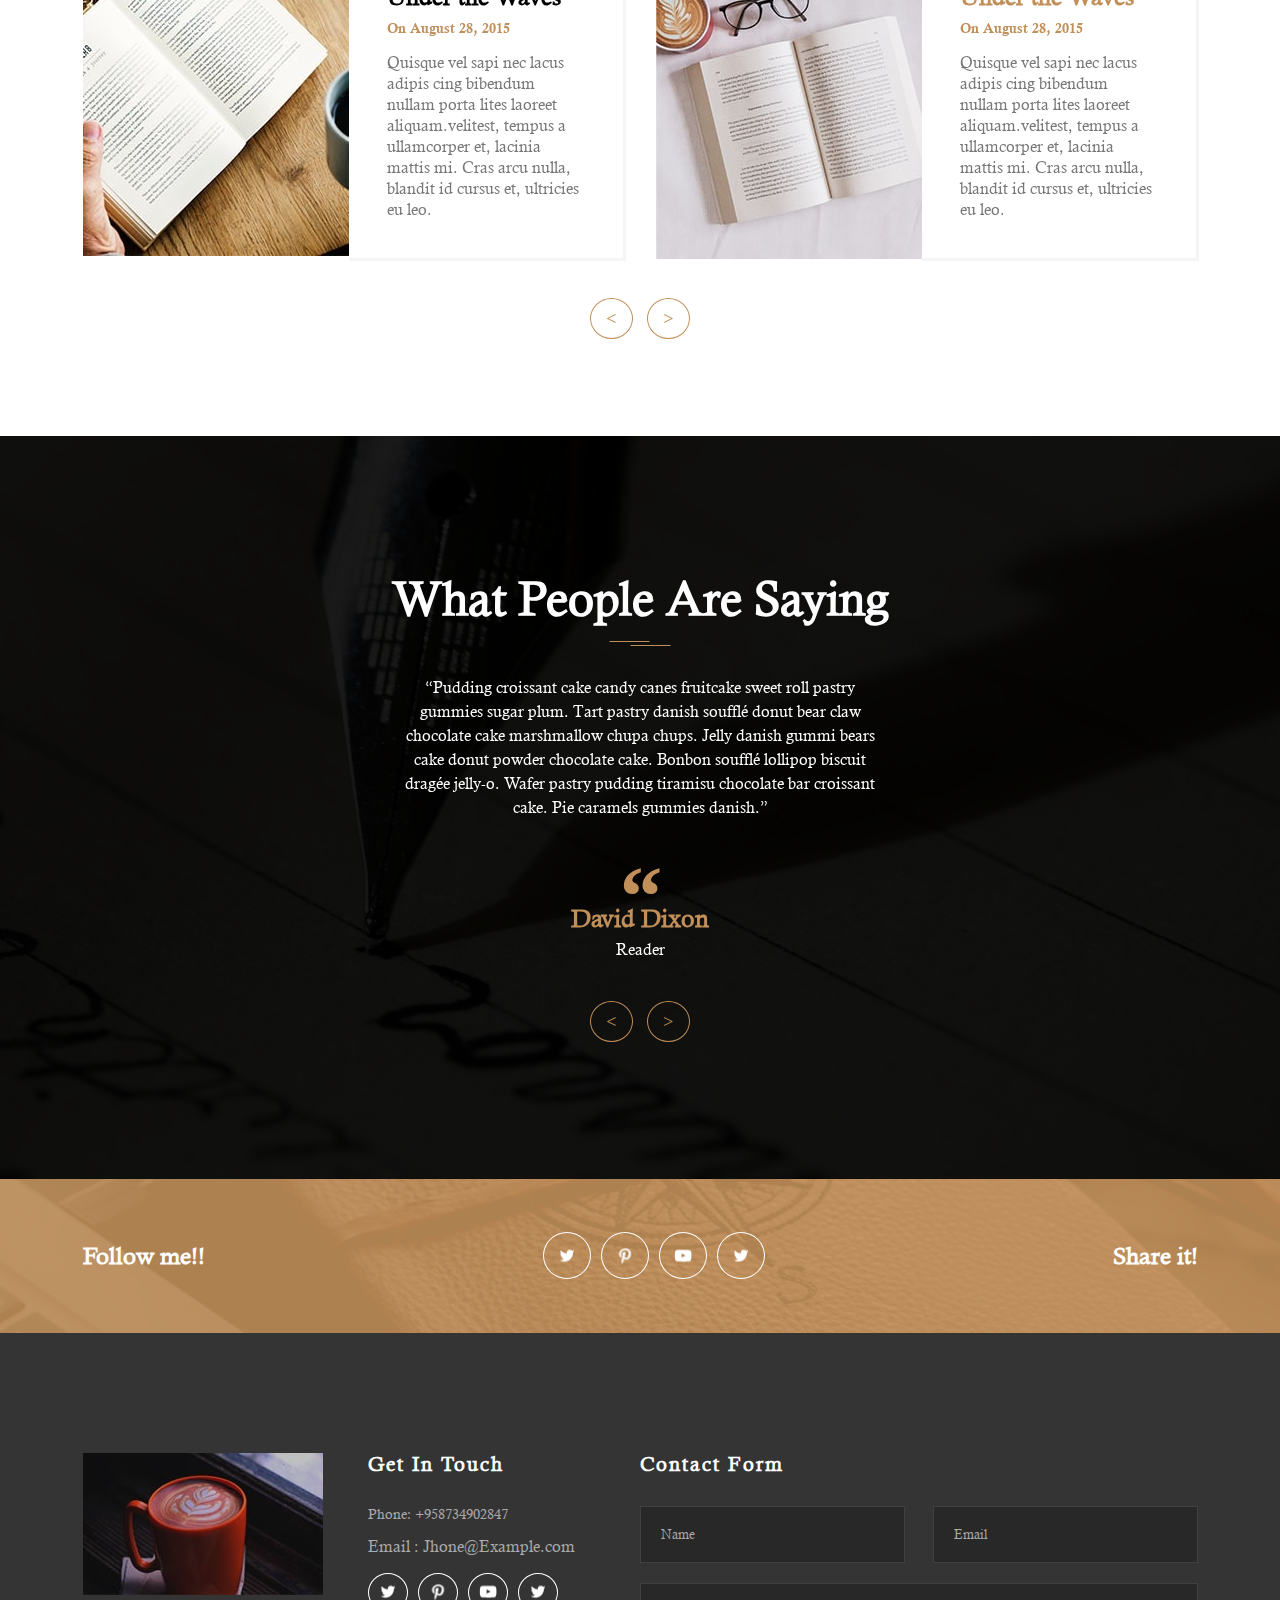
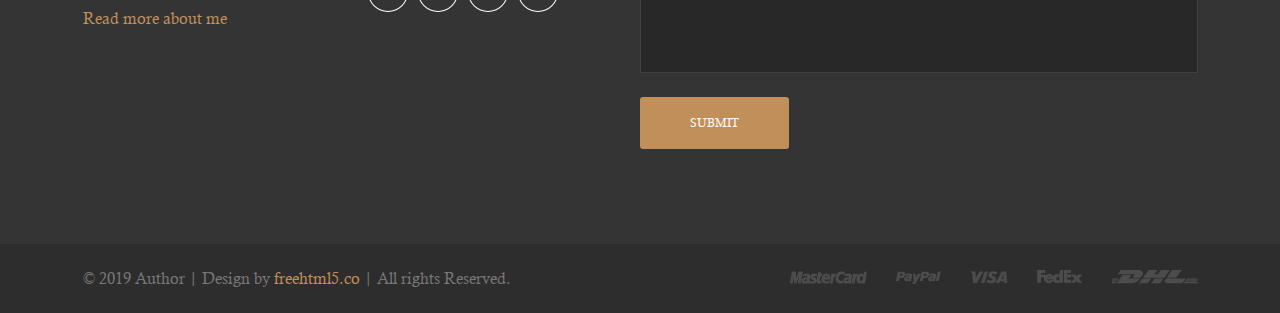
==== commit eaee2678: "Update index.html" ====
--- a/index.html
+++ b/index.html
@@ -23,7 +23,7 @@
 			<div class="main-navigation">
 				<ul class="main-navigation__ul">
 					<li><a href="#">Homepage</a></li>
-					<li><a href="#">Page 1</a></li>
+					<li><a href="projetos.html">Projetos</a></li>
 					<li><a href="#">Page 2</a></li>
 					<li><a href="#">Page 3</a></li>
 					<li><a href="#">Page 4</a></li>
@@ -53,11 +53,11 @@
 			<div class="top-banner__text">
 				<div class="top-banner__text-up">
 					<span class="brand-span">Somos uma empresa de software</span>
-					<h2 class="top-banner__h2">Jhone</h2>
+					<h2 class="top-banner__h2">CMSystems</h2>
 				</div>
 				<div class="top-banner__text-down">
-					<h2 class="top-banner__h2">Smith</h2>
-					<span class="brand-span">Author, Writer, Traveler</span>
+					<h2 class="top-banner__h2">Desenvolvimento</h2>
+					<span class="brand-span">Software e projetos</span>
 				</div>
 				<p>One Man. One Mission. Can He Go Beyond?One Man. One Mission. Can He Go Beyond?</p>
 				<a href="#" class="brand-button">Read bio > </a>
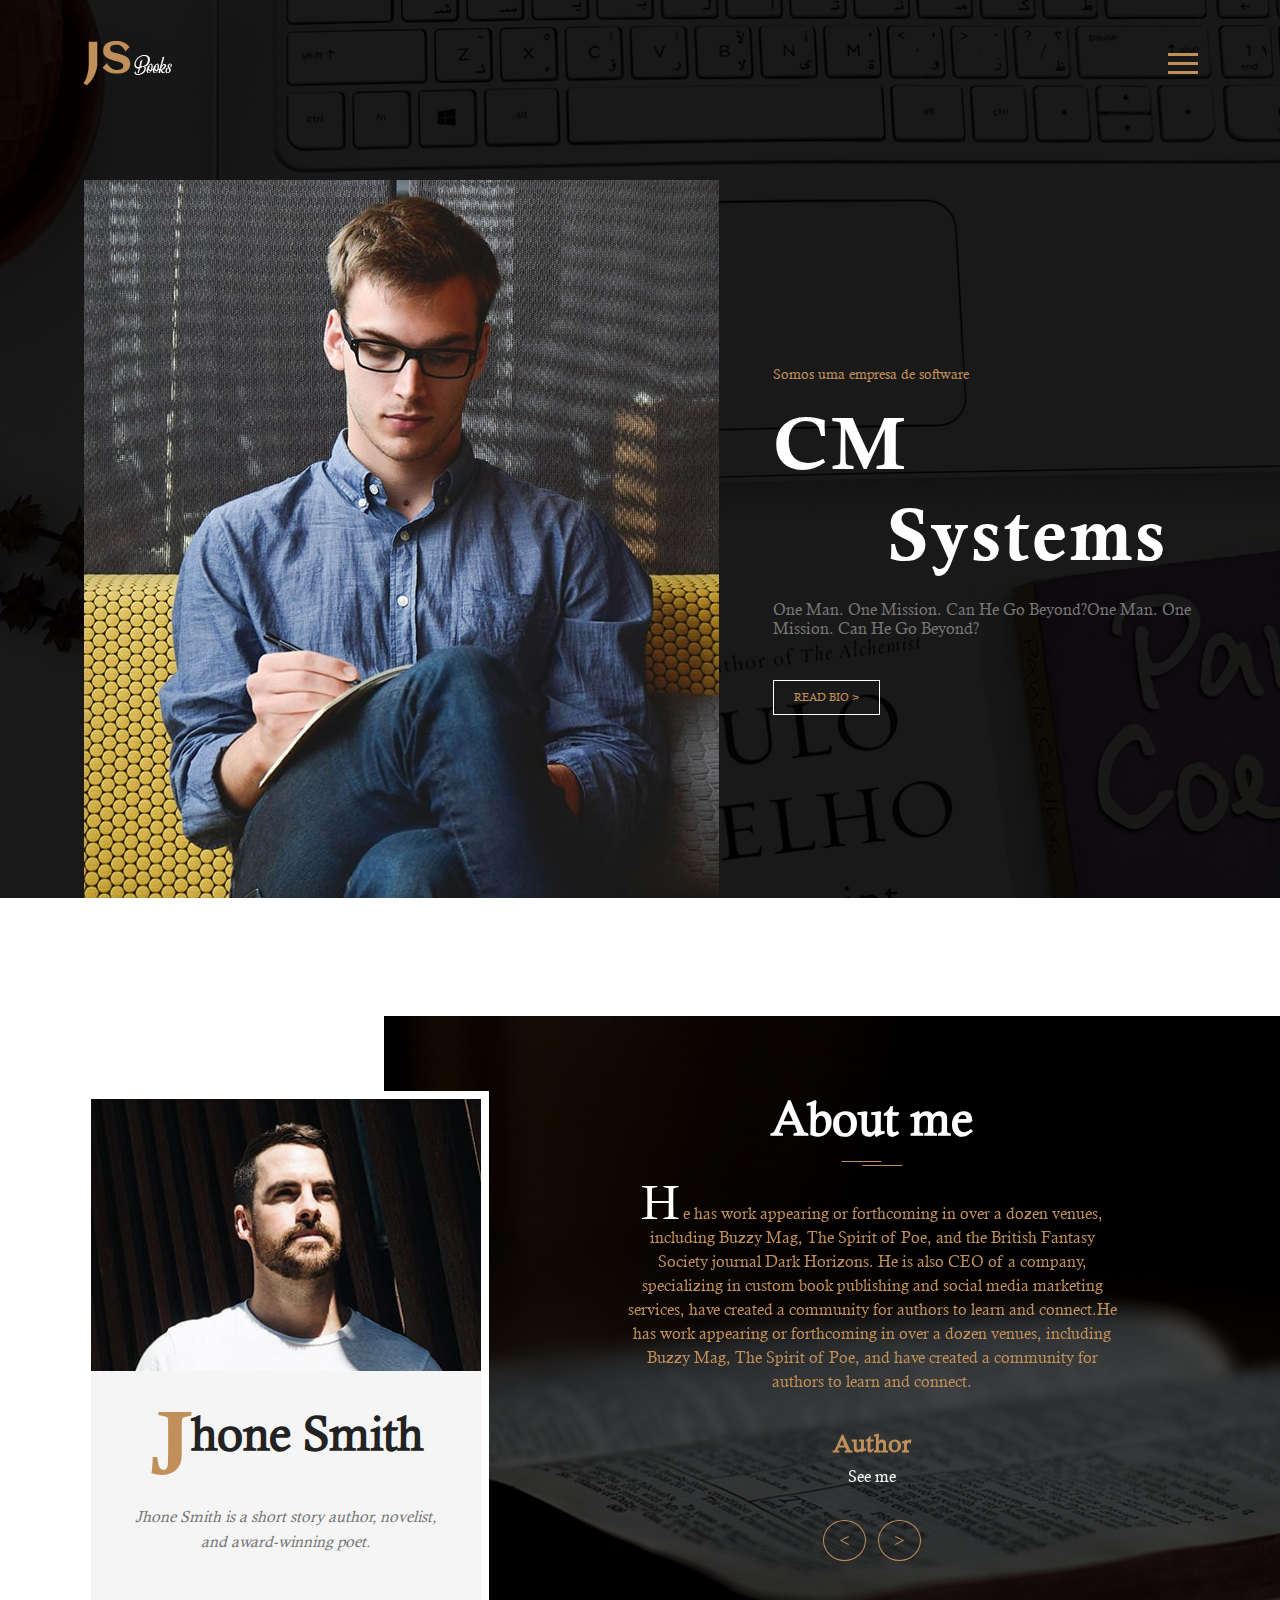
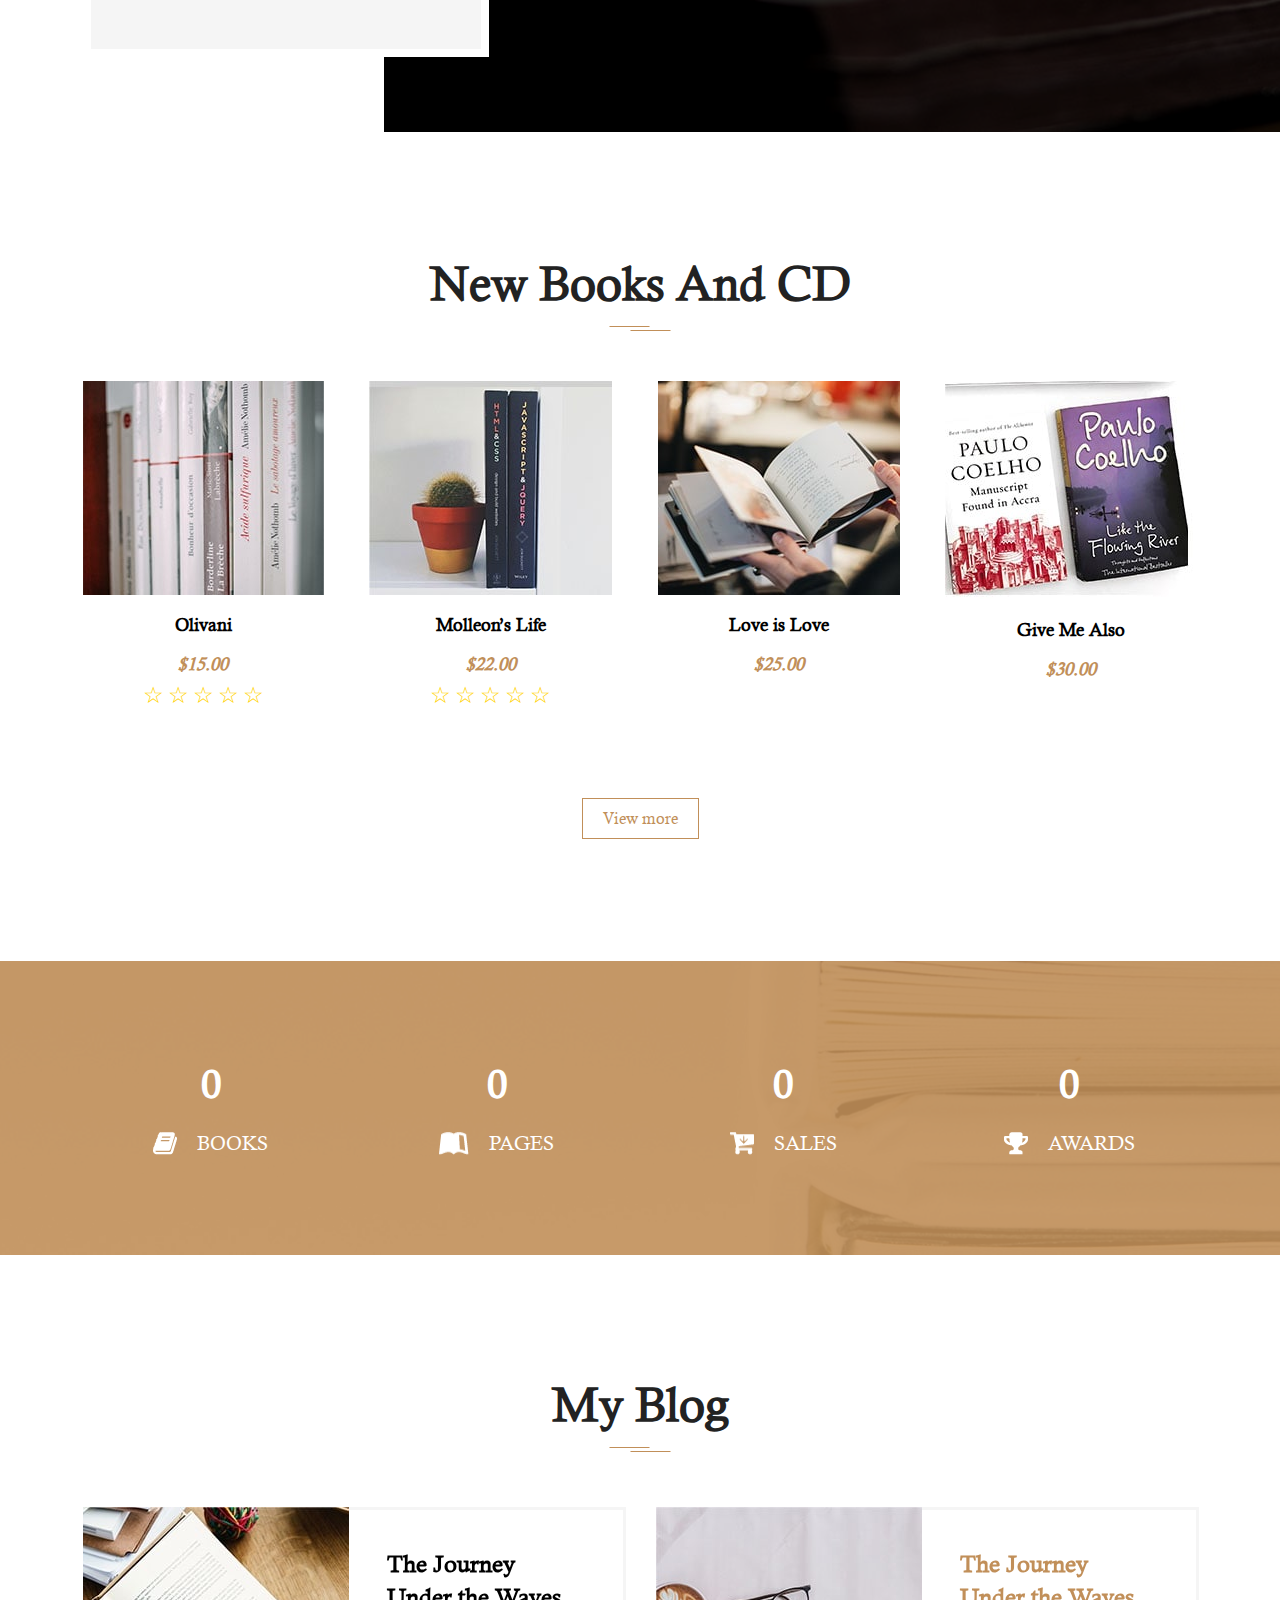
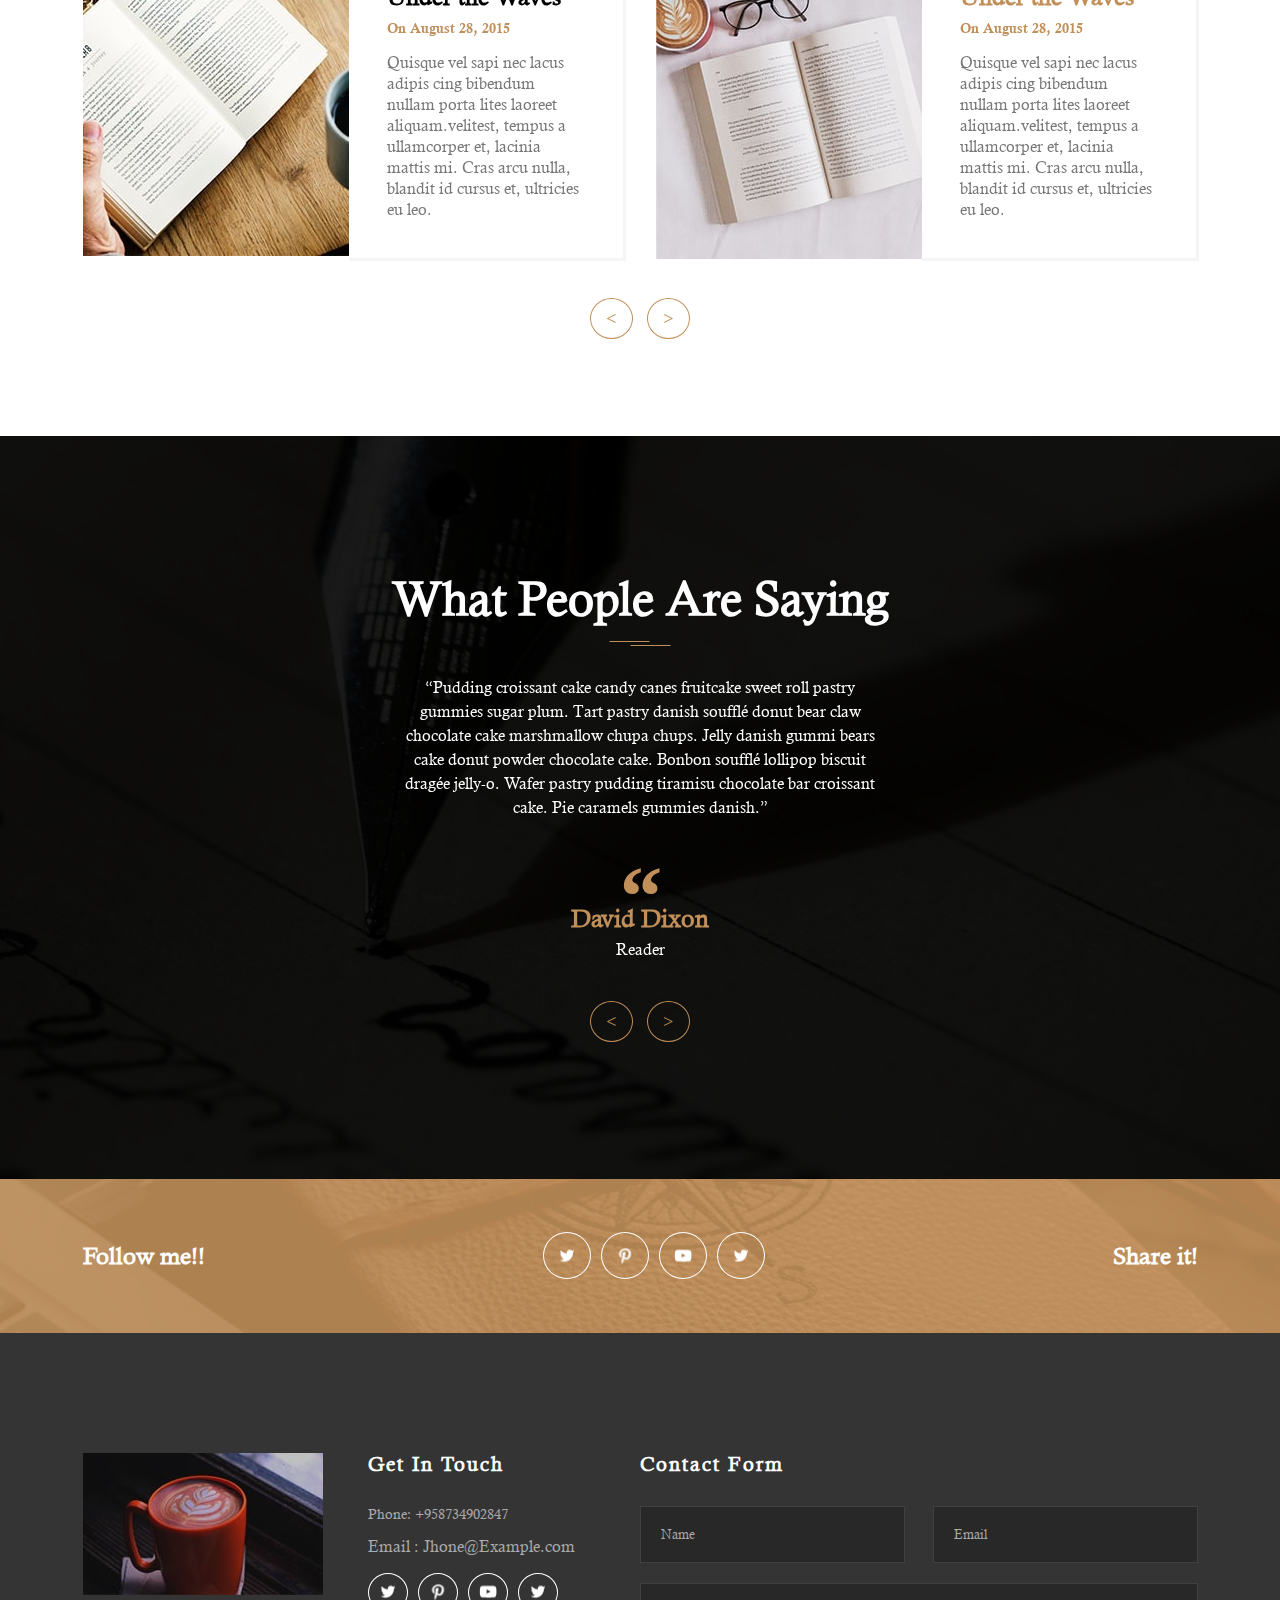
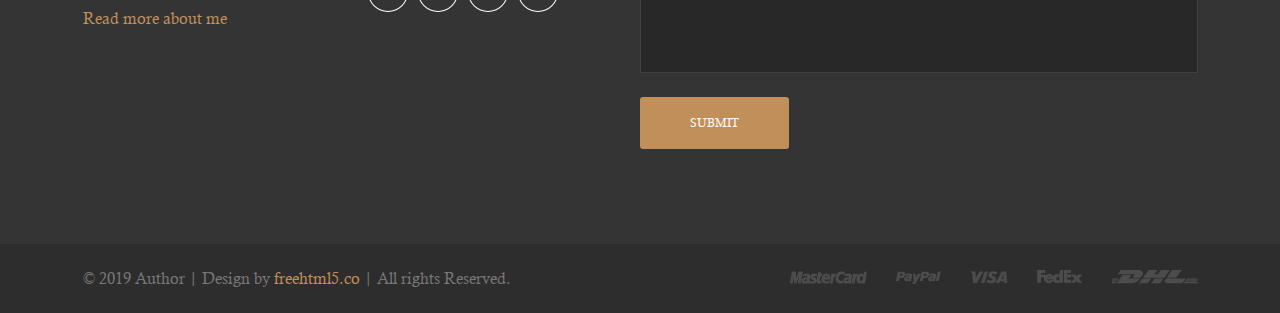
==== commit 387fb147: "Update index.html" ====
--- a/index.html
+++ b/index.html
@@ -53,11 +53,11 @@
 			<div class="top-banner__text">
 				<div class="top-banner__text-up">
 					<span class="brand-span">Somos uma empresa de software</span>
-					<h2 class="top-banner__h2">CMSystems</h2>
+					<h2 class="top-banner__h2">CM</h2>
 				</div>
 				<div class="top-banner__text-down">
-					<h2 class="top-banner__h2">Desenvolvimento</h2>
-					<span class="brand-span">Software e projetos</span>
+					<h2 class="top-banner__h2">Systems</h2>
+					<span class="brand-span"></span>
 				</div>
 				<p>One Man. One Mission. Can He Go Beyond?One Man. One Mission. Can He Go Beyond?</p>
 				<a href="#" class="brand-button">Read bio > </a>
